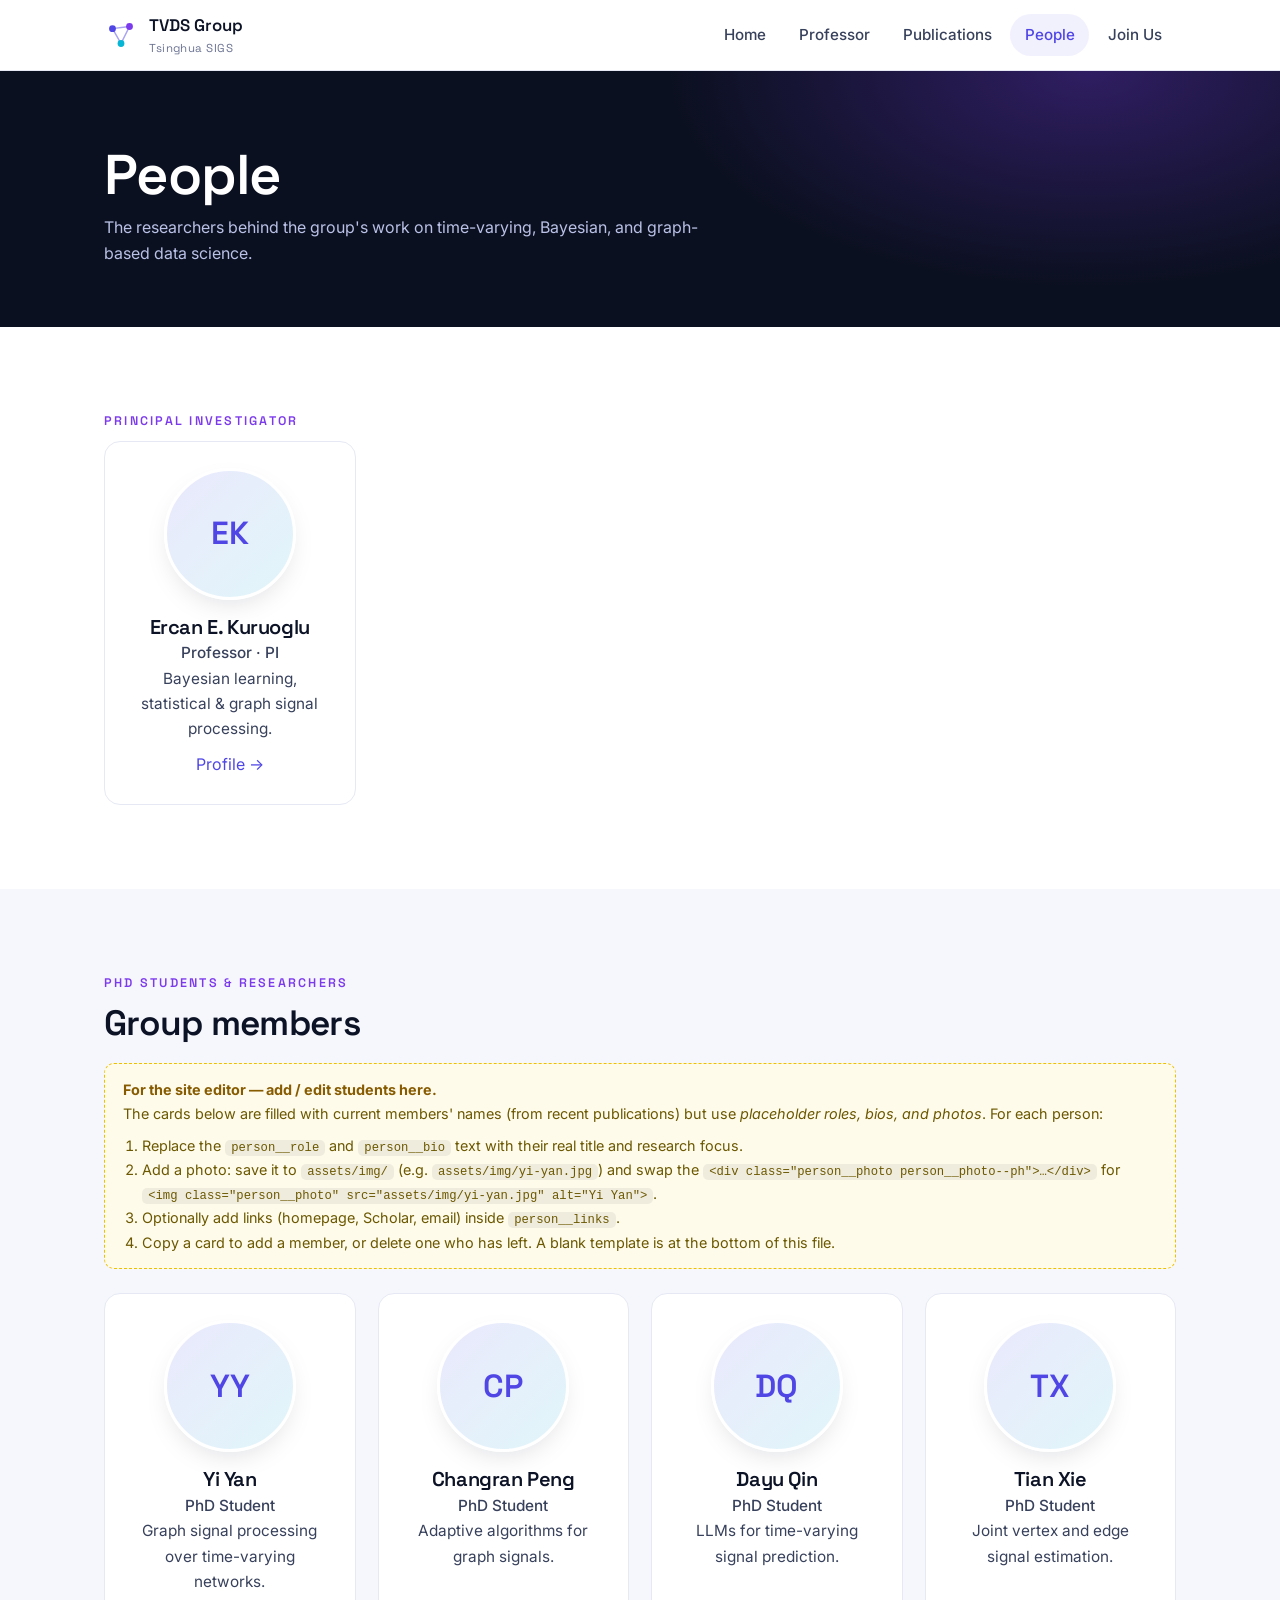
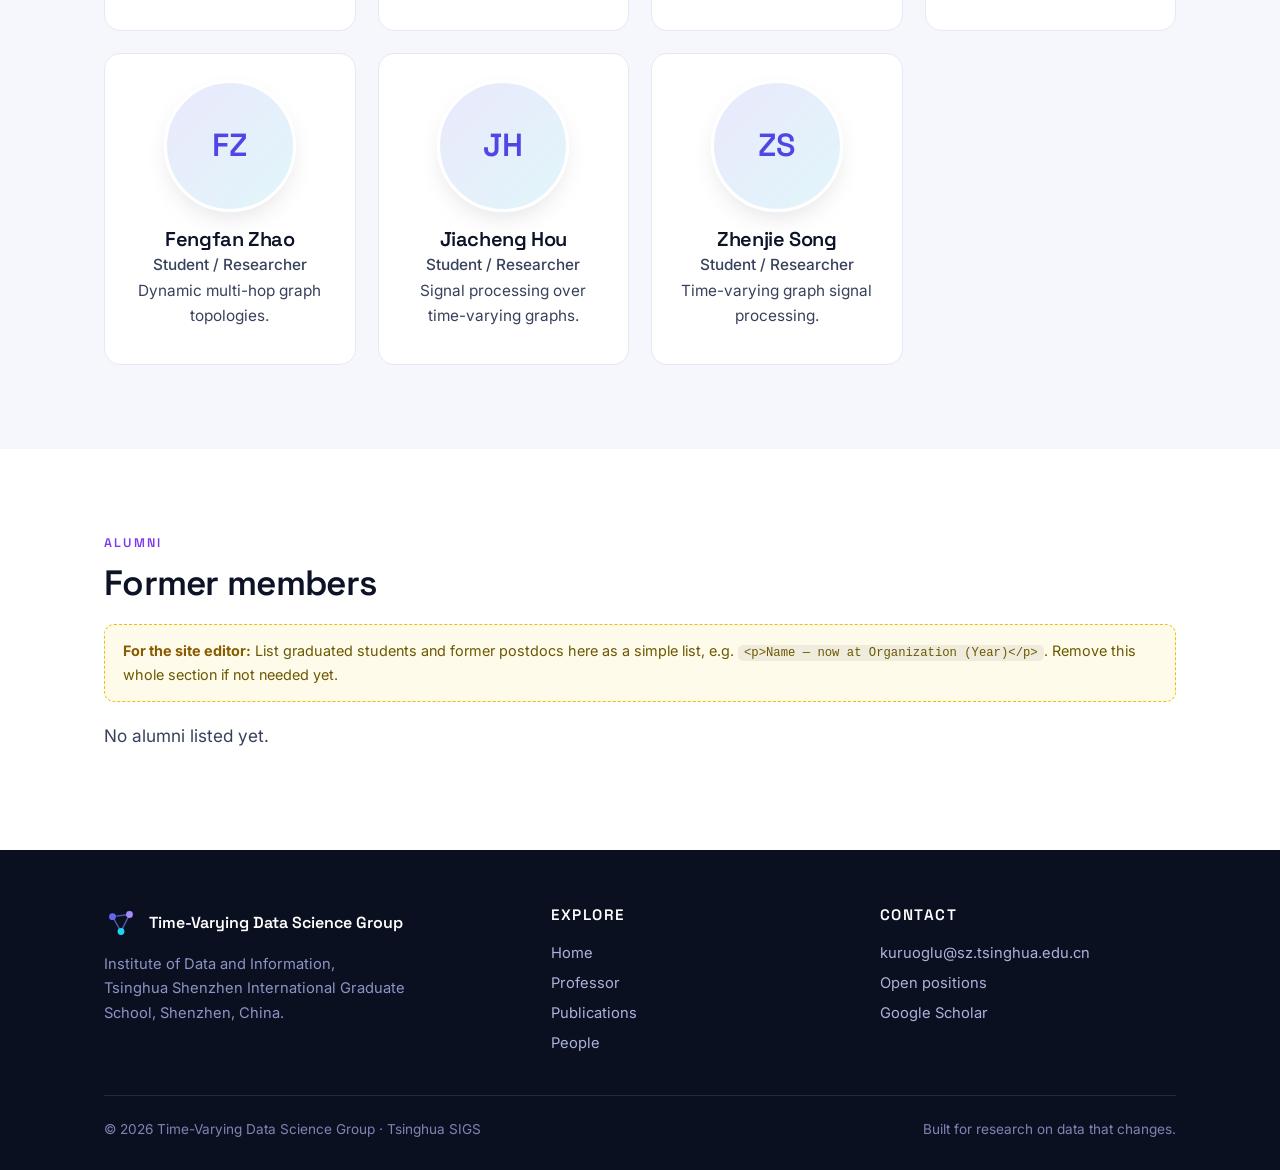
==== people.html @ 16516dd7 "Initial TVDS group website" ====
<!DOCTYPE html>
<html lang="en">
<head>
  <meta charset="UTF-8" />
  <meta name="viewport" content="width=device-width, initial-scale=1.0" />
  <title>People — TVDS Group</title>
  <meta name="description" content="Members of the Time-Varying Data Science Group at Tsinghua SIGS — the PI, PhD students, and researchers." />
  <link rel="preconnect" href="https://fonts.googleapis.com" />
  <link rel="preconnect" href="https://fonts.gstatic.com" crossorigin />
  <link href="https://fonts.googleapis.com/css2?family=Inter:wght@400;500;600&family=Space+Grotesk:wght@400;500;600;700&display=swap" rel="stylesheet" />
  <link rel="stylesheet" href="assets/css/style.css" />
  <link rel="icon" href="data:image/svg+xml,%3Csvg xmlns='http://www.w3.org/2000/svg' viewBox='0 0 32 32'%3E%3Ccircle cx='8' cy='10' r='3' fill='%234f46e5'/%3E%3Ccircle cx='24' cy='8' r='3' fill='%237c3aed'/%3E%3Ccircle cx='16' cy='24' r='3' fill='%2306b6d4'/%3E%3C/svg%3E" />
</head>
<body>

  <nav class="nav">
    <div class="container nav__inner">
      <a href="index.html" class="brand">
        <svg class="brand__mark" viewBox="0 0 32 32" aria-hidden="true">
          <path d="M8 10 24 8 16 24Z" stroke="#4f46e5" stroke-width="1.4" fill="none" opacity=".5"/>
          <circle cx="8" cy="10" r="3.2" fill="#4f46e5"/><circle cx="24" cy="8" r="3.2" fill="#7c3aed"/><circle cx="16" cy="24" r="3.2" fill="#06b6d4"/>
        </svg>
        <span>TVDS Group<span class="brand__sub">Tsinghua SIGS</span></span>
      </a>
      <button class="nav__toggle" aria-label="Toggle menu"><span></span><span></span><span></span></button>
      <ul class="nav__links">
        <li><a href="index.html">Home</a></li>
        <li><a href="professor.html">Professor</a></li>
        <li><a href="publications.html">Publications</a></li>
        <li><a href="people.html" class="active">People</a></li>
        <li><a href="professor.html#join">Join Us</a></li>
      </ul>
    </div>
  </nav>

  <header class="pagehead">
    <div class="container pagehead__inner">
      <h1>People</h1>
      <p>The researchers behind the group's work on time-varying, Bayesian, and graph-based data science.</p>
    </div>
  </header>

  <!-- ============ PI ============ -->
  <section class="section">
    <div class="container">
      <p class="section__eyebrow reveal">Principal investigator</p>
      <div class="grid grid--4">
        <article class="person card reveal">
          <div class="person__photo person__photo--ph">EK</div>
          <h3>Ercan E. Kuruoglu</h3>
          <p class="person__role">Professor · PI</p>
          <p class="person__bio">Bayesian learning, statistical &amp; graph signal processing.</p>
          <div class="person__links"><a href="professor.html">Profile →</a></div>
        </article>
      </div>
    </div>
  </section>

  <!-- ============ STUDENTS / MEMBERS ============ -->
  <section class="section section--soft">
    <div class="container">
      <p class="section__eyebrow reveal">PhD students &amp; researchers</p>
      <h2 class="reveal" style="margin-bottom:8px;">Group members</h2>

      <div class="editor-note reveal">
        <strong>For the site editor — add / edit students here.</strong><br/>
        The cards below are filled with current members' names (from recent publications) but use
        <em>placeholder roles, bios, and photos</em>. For each person:
        <ol style="margin:.5rem 0 0; padding-left:1.2rem;">
          <li>Replace the <code>person__role</code> and <code>person__bio</code> text with their real title and research focus.</li>
          <li>Add a photo: save it to <code>assets/img/</code> (e.g. <code>assets/img/yi-yan.jpg</code>) and swap the
            <code>&lt;div class="person__photo person__photo--ph"&gt;…&lt;/div&gt;</code> for
            <code>&lt;img class="person__photo" src="assets/img/yi-yan.jpg" alt="Yi Yan"&gt;</code>.</li>
          <li>Optionally add links (homepage, Scholar, email) inside <code>person__links</code>.</li>
          <li>Copy a card to add a member, or delete one who has left. A blank template is at the bottom of this file.</li>
        </ol>
      </div>

      <div class="grid grid--4" style="margin-top:24px;">

        <!-- MEMBER -->
        <article class="person card reveal">
          <div class="person__photo person__photo--ph">YY</div>
          <h3>Yi Yan</h3>
          <p class="person__role">PhD Student <!-- TODO: confirm role/year --></p>
          <p class="person__bio">Graph signal processing over time-varying networks. <!-- TODO: real bio --></p>
          <div class="person__links"><!-- <a href="#">Scholar</a> <a href="mailto:">Email</a> --></div>
        </article>

        <!-- MEMBER -->
        <article class="person card reveal">
          <div class="person__photo person__photo--ph">CP</div>
          <h3>Changran Peng</h3>
          <p class="person__role">PhD Student <!-- TODO: confirm role/year --></p>
          <p class="person__bio">Adaptive algorithms for graph signals. <!-- TODO: real bio --></p>
          <div class="person__links"></div>
        </article>

        <!-- MEMBER -->
        <article class="person card reveal">
          <div class="person__photo person__photo--ph">DQ</div>
          <h3>Dayu Qin</h3>
          <p class="person__role">PhD Student <!-- TODO: confirm role/year --></p>
          <p class="person__bio">LLMs for time-varying signal prediction. <!-- TODO: real bio --></p>
          <div class="person__links"></div>
        </article>

        <!-- MEMBER -->
        <article class="person card reveal">
          <div class="person__photo person__photo--ph">TX</div>
          <h3>Tian Xie</h3>
          <p class="person__role">PhD Student <!-- TODO: confirm role/year --></p>
          <p class="person__bio">Joint vertex and edge signal estimation. <!-- TODO: real bio --></p>
          <div class="person__links"></div>
        </article>

        <!-- MEMBER -->
        <article class="person card reveal">
          <div class="person__photo person__photo--ph">FZ</div>
          <h3>Fengfan Zhao</h3>
          <p class="person__role">Student / Researcher <!-- TODO: confirm role --></p>
          <p class="person__bio">Dynamic multi-hop graph topologies. <!-- TODO: real bio --></p>
          <div class="person__links"></div>
        </article>

        <!-- MEMBER -->
        <article class="person card reveal">
          <div class="person__photo person__photo--ph">JH</div>
          <h3>Jiacheng Hou</h3>
          <p class="person__role">Student / Researcher <!-- TODO: confirm role --></p>
          <p class="person__bio">Signal processing over time-varying graphs. <!-- TODO: real bio --></p>
          <div class="person__links"></div>
        </article>

        <!-- MEMBER -->
        <article class="person card reveal">
          <div class="person__photo person__photo--ph">ZS</div>
          <h3>Zhenjie Song</h3>
          <p class="person__role">Student / Researcher <!-- TODO: confirm role --></p>
          <p class="person__bio">Time-varying graph signal processing. <!-- TODO: real bio --></p>
          <div class="person__links"></div>
        </article>

        <!-- ===== BLANK TEMPLATE — copy this card to add a new member =====
        <article class="person card">
          <div class="person__photo person__photo--ph">XX</div>
          <h3>Full Name</h3>
          <p class="person__role">Role (e.g. PhD Student, 2nd year)</p>
          <p class="person__bio">One line on their research focus.</p>
          <div class="person__links">
            <a href="HOMEPAGE_URL" target="_blank" rel="noopener">Homepage</a>
            <a href="mailto:EMAIL">Email</a>
          </div>
        </article>
        ============================================================ -->

      </div>
    </div>
  </section>

  <!-- ============ ALUMNI (optional) ============ -->
  <section class="section">
    <div class="container">
      <p class="section__eyebrow reveal">Alumni</p>
      <h2 class="reveal" style="margin-bottom:8px;">Former members</h2>
      <div class="editor-note reveal">
        <strong>For the site editor:</strong> List graduated students and former postdocs here as a simple
        list, e.g. <code>&lt;p&gt;Name — now at Organization (Year)&lt;/p&gt;</code>. Remove this whole
        section if not needed yet.
      </div>
      <p class="section__lead reveal">No alumni listed yet.</p>
    </div>
  </section>

  <footer class="footer">
    <div class="container">
      <div class="footer__grid">
        <div>
          <div class="footer__brand">
            <svg class="brand__mark" viewBox="0 0 32 32" aria-hidden="true">
              <path d="M8 10 24 8 16 24Z" stroke="#7c8bff" stroke-width="1.4" fill="none" opacity=".6"/>
              <circle cx="8" cy="10" r="3.2" fill="#6366f1"/><circle cx="24" cy="8" r="3.2" fill="#a78bfa"/><circle cx="16" cy="24" r="3.2" fill="#22d3ee"/>
            </svg>
            Time-Varying Data Science Group
          </div>
          <p style="color:#8b94c4; font-size:.92rem; max-width:38ch;">Institute of Data and Information,<br/>Tsinghua Shenzhen International Graduate School, Shenzhen, China.</p>
        </div>
        <div>
          <h4>Explore</h4>
          <a href="index.html">Home</a>
          <a href="professor.html">Professor</a>
          <a href="publications.html">Publications</a>
          <a href="people.html">People</a>
        </div>
        <div>
          <h4>Contact</h4>
          <a href="mailto:kuruoglu@sz.tsinghua.edu.cn">kuruoglu@sz.tsinghua.edu.cn</a>
          <a href="professor.html#join">Open positions</a>
          <a href="https://scholar.google.com/citations?user=To7e1toAAAAJ" target="_blank" rel="noopener">Google Scholar</a>
        </div>
      </div>
      <div class="footer__bottom">
        <span>© <span id="year"></span> Time-Varying Data Science Group · Tsinghua SIGS</span>
        <span>Built for research on data that changes.</span>
      </div>
    </div>
  </footer>

  <script>document.getElementById("year").textContent = new Date().getFullYear();</script>
  <script src="assets/js/main.js"></script>
</body>
</html>
---- assets/css/style.css ----
/* =================================================================
   Time-Varying Data Science (TVDS) Group — Design System
   Modern academic theme: graph + Bayesian/probabilistic motifs
   ================================================================= */

:root {
  /* Palette */
  --ink: #0d1326;
  --ink-soft: #38415c;
  --muted: #6b7392;
  --line: #e6e9f4;
  --bg: #ffffff;
  --bg-soft: #f6f7fc;
  --bg-deep: #0b1020;

  /* Brand: indigo (graph), violet (Bayesian/uncertainty), teal (signal) */
  --indigo: #4f46e5;
  --violet: #7c3aed;
  --teal: #06b6d4;
  --accent: var(--indigo);
  --accent-grad: linear-gradient(120deg, #4f46e5 0%, #7c3aed 50%, #06b6d4 100%);

  /* Type */
  --font-head: "Space Grotesk", "Segoe UI", system-ui, sans-serif;
  --font-body: "Inter", system-ui, -apple-system, "Segoe UI", sans-serif;

  /* Geometry */
  --radius: 16px;
  --radius-sm: 10px;
  --maxw: 1120px;
  --shadow: 0 10px 30px -12px rgba(13, 19, 38, 0.18);
  --shadow-lg: 0 24px 60px -20px rgba(13, 19, 38, 0.28);
}

* { box-sizing: border-box; }

html { scroll-behavior: smooth; }

body {
  margin: 0;
  font-family: var(--font-body);
  color: var(--ink);
  background: var(--bg);
  line-height: 1.65;
  -webkit-font-smoothing: antialiased;
}

h1, h2, h3, h4 { font-family: var(--font-head); line-height: 1.15; color: var(--ink); margin: 0 0 .5em; font-weight: 600; letter-spacing: -0.02em; }
h1 { font-size: clamp(2.2rem, 5vw, 3.5rem); }
h2 { font-size: clamp(1.6rem, 3vw, 2.2rem); }
h3 { font-size: 1.25rem; }
p { margin: 0 0 1rem; }

a { color: var(--indigo); text-decoration: none; transition: color .15s ease; }
a:hover { color: var(--violet); }

img { max-width: 100%; display: block; }

.container { width: 100%; max-width: var(--maxw); margin-inline: auto; padding-inline: 24px; }

.section { padding: 84px 0; }
.section--soft { background: var(--bg-soft); }
.section__eyebrow {
  font-family: var(--font-head);
  text-transform: uppercase;
  letter-spacing: .18em;
  font-size: .78rem;
  font-weight: 600;
  color: var(--violet);
  margin-bottom: .6rem;
}
.section__lead { color: var(--ink-soft); max-width: 62ch; font-size: 1.08rem; }

.text-gradient {
  background: var(--accent-grad);
  -webkit-background-clip: text;
  background-clip: text;
  color: transparent;
}

/* ---------- Buttons ---------- */
.btn {
  display: inline-flex;
  align-items: center;
  gap: .5rem;
  font-family: var(--font-head);
  font-weight: 500;
  font-size: .95rem;
  padding: .72rem 1.3rem;
  border-radius: 999px;
  border: 1px solid transparent;
  cursor: pointer;
  transition: transform .15s ease, box-shadow .2s ease, background .2s ease;
}
.btn:hover { transform: translateY(-2px); }
.btn--primary { background: var(--accent-grad); color: #fff; box-shadow: var(--shadow); }
.btn--primary:hover { color: #fff; box-shadow: var(--shadow-lg); }
.btn--ghost { background: transparent; color: var(--ink); border-color: var(--line); }
.btn--ghost:hover { border-color: var(--indigo); color: var(--indigo); }

/* ---------- Navbar ---------- */
.nav {
  position: sticky; top: 0; z-index: 50;
  background: rgba(255,255,255,.82);
  backdrop-filter: saturate(160%) blur(14px);
  border-bottom: 1px solid var(--line);
}
.nav__inner { display: flex; align-items: center; justify-content: space-between; height: 70px; }
.brand { display: flex; align-items: center; gap: .7rem; font-family: var(--font-head); font-weight: 600; color: var(--ink); font-size: 1.05rem; }
.brand:hover { color: var(--ink); }
.brand__mark { width: 34px; height: 34px; flex: none; }
.brand__sub { display: block; font-size: .72rem; font-weight: 400; color: var(--muted); letter-spacing: .04em; }

.nav__links { display: flex; align-items: center; gap: 4px; list-style: none; margin: 0; padding: 0; }
.nav__links a {
  display: inline-block; padding: .5rem .9rem; border-radius: 999px;
  color: var(--ink-soft); font-weight: 500; font-size: .95rem;
}
.nav__links a:hover { background: var(--bg-soft); color: var(--ink); }
.nav__links a.active { color: var(--indigo); background: rgba(79,70,229,.08); }

.nav__toggle { display: none; background: none; border: 0; cursor: pointer; padding: 8px; }
.nav__toggle span { display: block; width: 24px; height: 2px; background: var(--ink); margin: 5px 0; transition: .25s; border-radius: 2px; }

@media (max-width: 820px) {
  .nav__toggle { display: block; }
  .nav__links {
    position: absolute; top: 70px; left: 0; right: 0;
    flex-direction: column; align-items: stretch; gap: 2px;
    background: #fff; border-bottom: 1px solid var(--line);
    padding: 12px 16px; box-shadow: var(--shadow);
    transform: translateY(-12px); opacity: 0; pointer-events: none; transition: .2s;
  }
  .nav__links.open { transform: translateY(0); opacity: 1; pointer-events: auto; }
}

/* ---------- Hero ---------- */
.hero { position: relative; overflow: hidden; background: var(--bg-deep); color: #eef1ff; }
.hero__canvas { position: absolute; inset: 0; width: 100%; height: 100%; display: block; }
.hero::after {
  content: ""; position: absolute; inset: 0;
  background: radial-gradient(900px 500px at 75% -10%, rgba(124,58,237,.35), transparent 60%),
              radial-gradient(700px 500px at 10% 110%, rgba(6,182,212,.25), transparent 55%);
  pointer-events: none;
}
.hero__inner { position: relative; z-index: 2; padding: 120px 0 130px; }
.hero h1 { color: #fff; max-width: 18ch; }
.hero__tag {
  display: inline-flex; align-items: center; gap: .55rem;
  font-family: var(--font-head); font-size: .8rem; letter-spacing: .06em;
  padding: .4rem .85rem; border-radius: 999px;
  background: rgba(255,255,255,.08); border: 1px solid rgba(255,255,255,.16);
  color: #c9d2ff; margin-bottom: 1.4rem;
}
.hero__tag .dot { width: 8px; height: 8px; border-radius: 50%; background: var(--teal); box-shadow: 0 0 12px var(--teal); }
.hero__lead { color: #b9c1e6; font-size: 1.18rem; max-width: 54ch; margin-bottom: 2rem; }
.hero__cta { display: flex; gap: .8rem; flex-wrap: wrap; }
.hero .btn--ghost { color: #eef1ff; border-color: rgba(255,255,255,.25); }
.hero .btn--ghost:hover { border-color: #fff; color: #fff; }
.hero__affil { margin-top: 2.6rem; color: #8b94c4; font-size: .9rem; }

/* ---------- Cards & grids ---------- */
.grid { display: grid; gap: 22px; }
.grid--3 { grid-template-columns: repeat(3, 1fr); }
.grid--4 { grid-template-columns: repeat(4, 1fr); }
.grid--2 { grid-template-columns: repeat(2, 1fr); }
@media (max-width: 900px) { .grid--3, .grid--4 { grid-template-columns: repeat(2, 1fr); } }
@media (max-width: 600px) { .grid--2, .grid--3, .grid--4 { grid-template-columns: 1fr; } }

.card {
  background: #fff; border: 1px solid var(--line); border-radius: var(--radius);
  padding: 26px; transition: transform .2s ease, box-shadow .2s ease, border-color .2s ease;
}
.card:hover { transform: translateY(-4px); box-shadow: var(--shadow-lg); border-color: transparent; }
.card__icon {
  width: 46px; height: 46px; border-radius: 12px; display: grid; place-items: center;
  background: rgba(79,70,229,.1); color: var(--indigo); margin-bottom: 16px;
}
.card h3 { margin-bottom: .35rem; }
.card p { color: var(--ink-soft); font-size: .96rem; margin: 0; }

/* tags */
.tags { display: flex; flex-wrap: wrap; gap: 8px; margin-top: 14px; }
.tag {
  font-size: .8rem; font-weight: 500; color: var(--ink-soft);
  padding: .28rem .7rem; border-radius: 999px; background: var(--bg-soft); border: 1px solid var(--line);
}

/* ---------- Publications ---------- */
.year-head {
  font-family: var(--font-head); font-size: 1.4rem; font-weight: 600;
  margin: 36px 0 18px; display: flex; align-items: center; gap: 14px; color: var(--ink);
}
.year-head::after { content: ""; flex: 1; height: 1px; background: var(--line); }

.pub {
  display: flex; gap: 18px; padding: 20px 0; border-bottom: 1px solid var(--line);
}
.pub__badge {
  flex: none; width: 52px; height: 52px; border-radius: 12px; display: grid; place-items: center;
  font-family: var(--font-head); font-weight: 600; font-size: .7rem; color: #fff;
  background: var(--accent-grad); text-align: center; line-height: 1.1; padding: 4px;
}
.pub__title { font-family: var(--font-head); font-weight: 600; font-size: 1.06rem; margin: 0 0 .25rem; color: var(--ink); }
.pub__authors { color: var(--ink-soft); font-size: .95rem; margin: 0 0 .35rem; }
.pub__authors .me { color: var(--indigo); font-weight: 600; }
.pub__venue { color: var(--muted); font-size: .9rem; font-style: italic; margin: 0; }
.pub__links { margin-top: .5rem; display: flex; gap: 10px; flex-wrap: wrap; }
.pub__links a { font-size: .85rem; font-weight: 500; padding: .2rem .6rem; border: 1px solid var(--line); border-radius: 8px; }

/* ---------- People ---------- */
.person { text-align: center; }
.person__photo {
  width: 132px; height: 132px; border-radius: 50%; margin: 0 auto 16px;
  object-fit: cover; background: var(--bg-soft); border: 3px solid #fff; box-shadow: var(--shadow);
}
.person__photo--ph {
  display: grid; place-items: center; color: var(--indigo);
  background: linear-gradient(135deg, rgba(79,70,229,.12), rgba(6,182,212,.12));
  font-family: var(--font-head); font-weight: 600; font-size: 2rem;
}
.person h3 { margin-bottom: .1rem; }
.person__role { color: var(--violet); font-weight: 500; font-size: .92rem; margin-bottom: .5rem; }
.person__bio { color: var(--ink-soft); font-size: .9rem; margin: 0; }
.person__links { margin-top: .6rem; display: flex; gap: 12px; justify-content: center; }

/* ---------- Professor profile ---------- */
.profile { display: grid; grid-template-columns: 300px 1fr; gap: 48px; align-items: start; }
@media (max-width: 820px) { .profile { grid-template-columns: 1fr; } }
.profile__card {
  background: #fff; border: 1px solid var(--line); border-radius: var(--radius);
  padding: 28px; text-align: center; box-shadow: var(--shadow); position: sticky; top: 90px;
}
.profile__photo {
  width: 180px; height: 180px; border-radius: 24px; margin: 0 auto 18px; object-fit: cover;
  background: linear-gradient(135deg, rgba(79,70,229,.12), rgba(6,182,212,.12));
  display: grid; place-items: center; color: var(--indigo); font-family: var(--font-head); font-size: 3rem; font-weight: 600;
}
.contact-list { list-style: none; padding: 0; margin: 18px 0 0; text-align: left; }
.contact-list li { display: flex; gap: 12px; align-items: flex-start; padding: 8px 0; font-size: .92rem; color: var(--ink-soft); }
.contact-list svg { flex: none; color: var(--indigo); margin-top: 3px; }

.prose h2 { margin-top: 1.6em; }
.prose h2:first-child { margin-top: 0; }
.prose p { color: var(--ink-soft); }

/* opportunity callout */
.callout {
  border: 1px solid var(--line); border-left: 4px solid var(--violet);
  background: var(--bg-soft); border-radius: var(--radius-sm); padding: 22px 24px; margin: 18px 0;
}
.callout h3 { margin-bottom: .3rem; }
.callout p { margin-bottom: .4rem; }

/* ---------- Editor note (for the client) ---------- */
.editor-note {
  background: #fffbeb; border: 1px dashed #f0c000; color: #6b5800;
  border-radius: var(--radius-sm); padding: 14px 18px; margin: 20px 0; font-size: .9rem;
}
.editor-note strong { color: #875b00; }
.editor-note code { background: rgba(0,0,0,.06); padding: 1px 6px; border-radius: 5px; font-size: .85em; }

/* ---------- Footer ---------- */
.footer { background: var(--bg-deep); color: #aab3da; padding: 56px 0 32px; }
.footer__grid { display: grid; grid-template-columns: 1.4fr 1fr 1fr; gap: 32px; margin-bottom: 36px; }
@media (max-width: 700px) { .footer__grid { grid-template-columns: 1fr; gap: 24px; } }
.footer h4 { color: #fff; font-size: .95rem; text-transform: uppercase; letter-spacing: .1em; margin-bottom: 14px; }
.footer a { color: #aab3da; display: block; padding: 3px 0; font-size: .92rem; }
.footer a:hover { color: #fff; }
.footer__brand { display: flex; align-items: center; gap: .7rem; color: #fff; font-family: var(--font-head); font-weight: 600; margin-bottom: 12px; }
.footer__bottom { border-top: 1px solid rgba(255,255,255,.1); padding-top: 22px; font-size: .85rem; color: #7c85b3; display: flex; justify-content: space-between; flex-wrap: wrap; gap: 10px; }

/* ---------- Page header (interior pages) ---------- */
.pagehead { background: var(--bg-deep); color: #fff; padding: 72px 0 60px; position: relative; overflow: hidden; }
.pagehead::after {
  content: ""; position: absolute; inset: 0;
  background: radial-gradient(700px 360px at 85% 0%, rgba(124,58,237,.32), transparent 60%);
}
.pagehead__inner { position: relative; z-index: 2; }
.pagehead h1 { color: #fff; margin-bottom: .4rem; }
.pagehead p { color: #b9c1e6; max-width: 60ch; margin: 0; }

/* reveal on scroll */
.reveal { opacity: 0; transform: translateY(18px); transition: opacity .6s ease, transform .6s ease; }
.reveal.in { opacity: 1; transform: none; }

@media (prefers-reduced-motion: reduce) {
  .reveal { opacity: 1; transform: none; transition: none; }
  html { scroll-behavior: auto; }
}
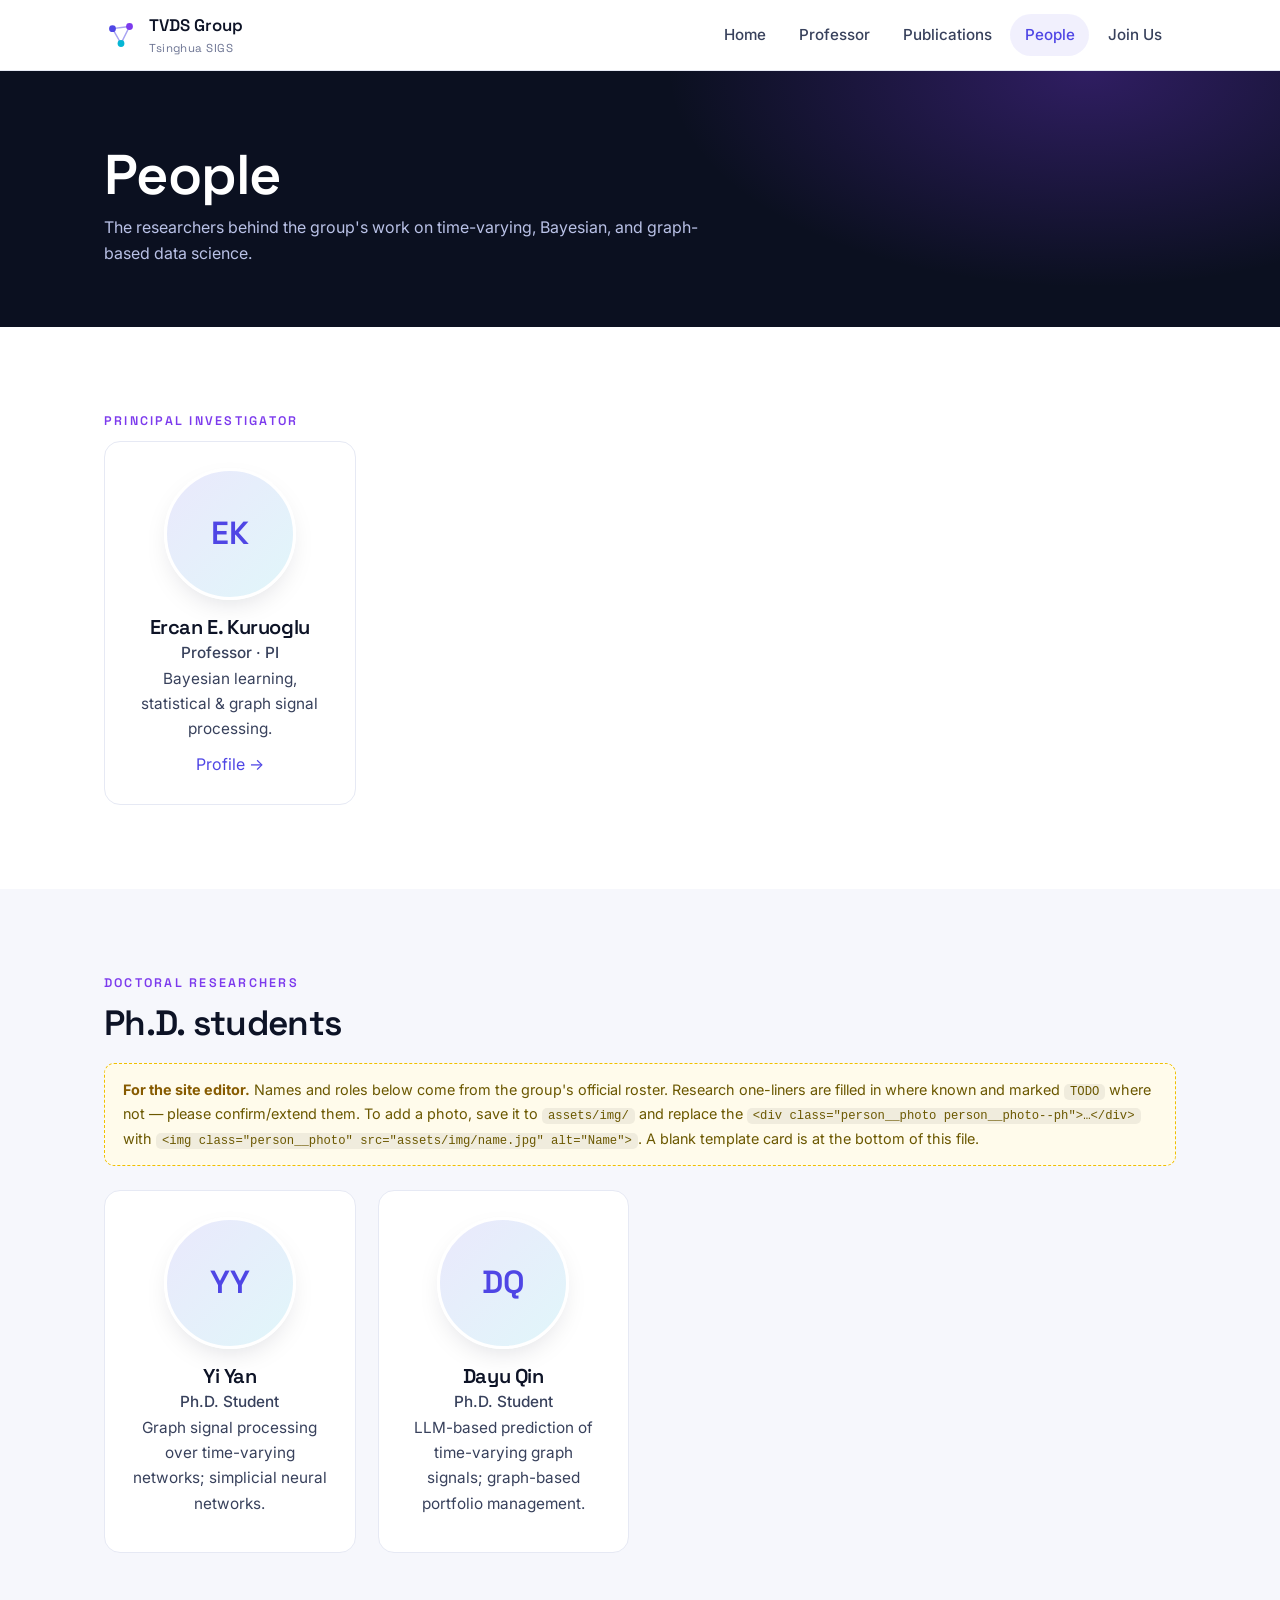
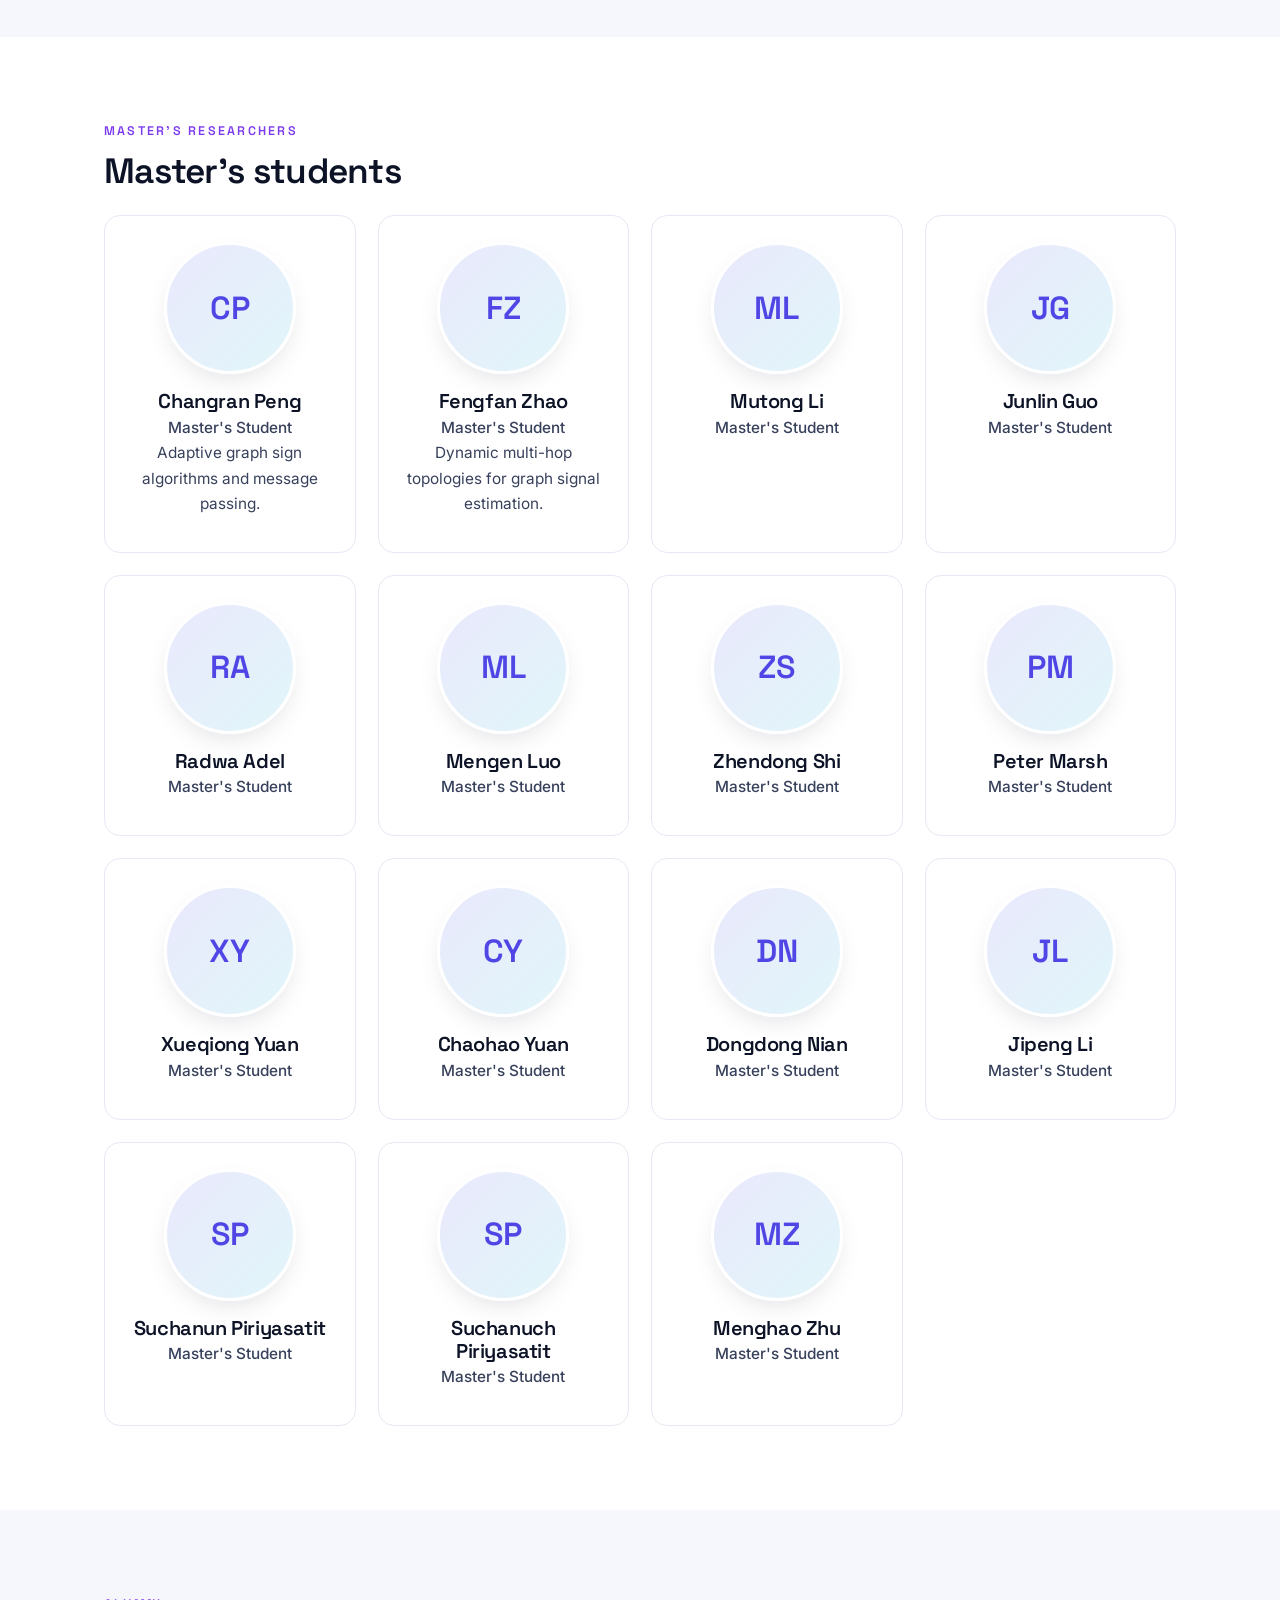
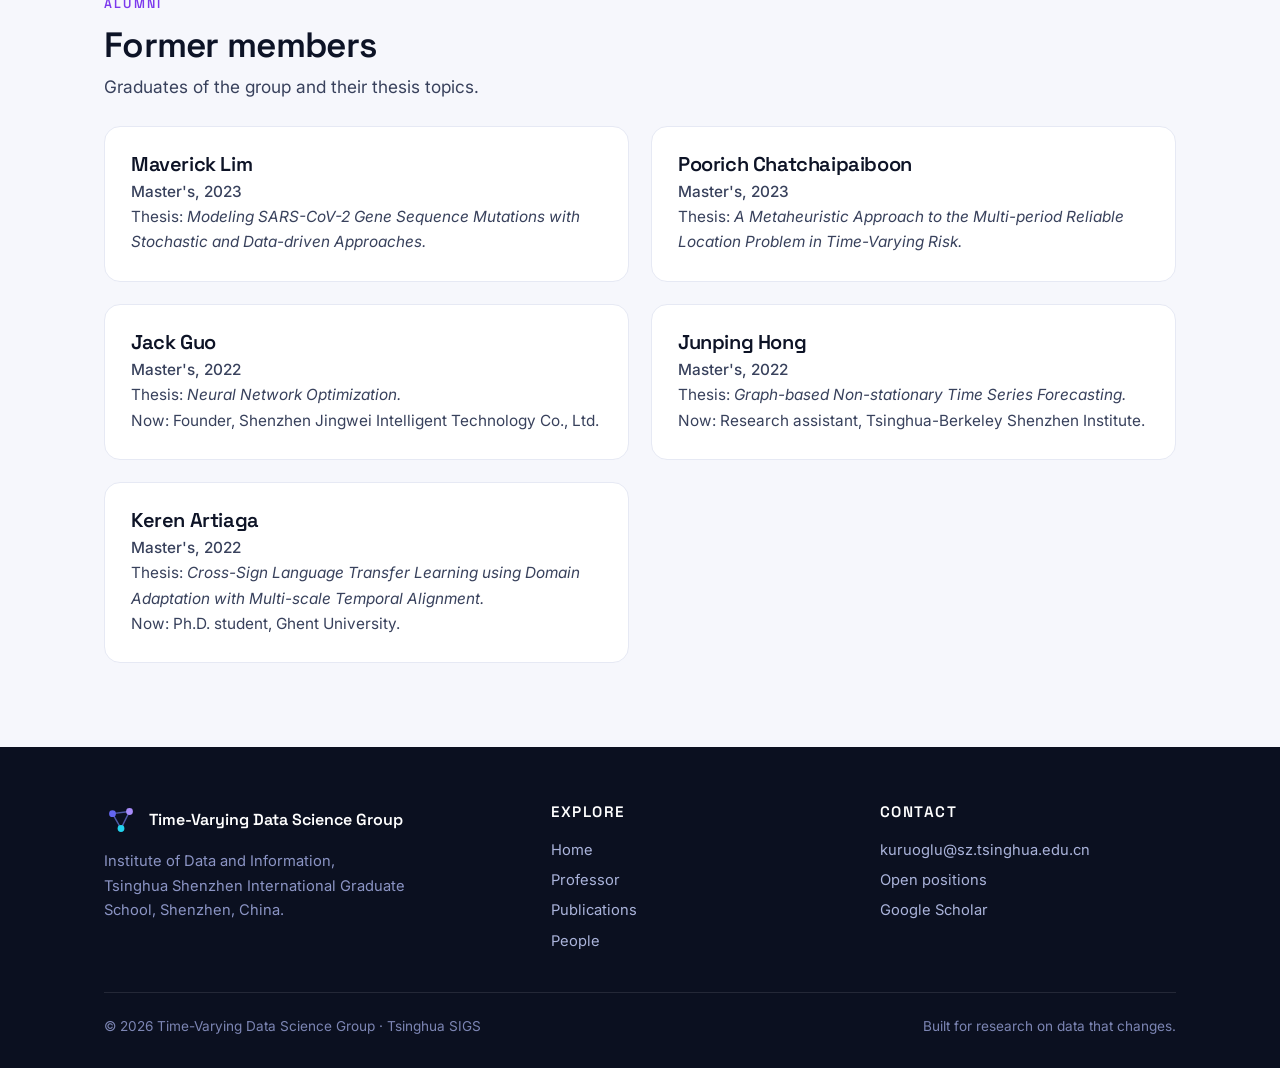
==== commit 6a4e1969: "Populate people and professor pages from lab's official site" ====
--- a/people.html
+++ b/people.html
@@ -56,88 +56,168 @@
     </div>
   </section>
 
-  <!-- ============ STUDENTS / MEMBERS ============ -->
+  <!-- ============ PhD STUDENTS ============ -->
   <section class="section section--soft">
     <div class="container">
-      <p class="section__eyebrow reveal">PhD students &amp; researchers</p>
-      <h2 class="reveal" style="margin-bottom:8px;">Group members</h2>
+      <p class="section__eyebrow reveal">Doctoral researchers</p>
+      <h2 class="reveal" style="margin-bottom:8px;">Ph.D. students</h2>
 
       <div class="editor-note reveal">
-        <strong>For the site editor — add / edit students here.</strong><br/>
-        The cards below are filled with current members' names (from recent publications) but use
-        <em>placeholder roles, bios, and photos</em>. For each person:
-        <ol style="margin:.5rem 0 0; padding-left:1.2rem;">
-          <li>Replace the <code>person__role</code> and <code>person__bio</code> text with their real title and research focus.</li>
-          <li>Add a photo: save it to <code>assets/img/</code> (e.g. <code>assets/img/yi-yan.jpg</code>) and swap the
-            <code>&lt;div class="person__photo person__photo--ph"&gt;…&lt;/div&gt;</code> for
-            <code>&lt;img class="person__photo" src="assets/img/yi-yan.jpg" alt="Yi Yan"&gt;</code>.</li>
-          <li>Optionally add links (homepage, Scholar, email) inside <code>person__links</code>.</li>
-          <li>Copy a card to add a member, or delete one who has left. A blank template is at the bottom of this file.</li>
-        </ol>
+        <strong>For the site editor.</strong> Names and roles below come from the group's official
+        roster. Research one-liners are filled in where known and marked <code>TODO</code> where not —
+        please confirm/extend them. To add a photo, save it to <code>assets/img/</code> and replace the
+        <code>&lt;div class="person__photo person__photo--ph"&gt;…&lt;/div&gt;</code> with
+        <code>&lt;img class="person__photo" src="assets/img/name.jpg" alt="Name"&gt;</code>. A blank
+        template card is at the bottom of this file.
       </div>
 
       <div class="grid grid--4" style="margin-top:24px;">
 
-        <!-- MEMBER -->
         <article class="person card reveal">
           <div class="person__photo person__photo--ph">YY</div>
           <h3>Yi Yan</h3>
-          <p class="person__role">PhD Student <!-- TODO: confirm role/year --></p>
-          <p class="person__bio">Graph signal processing over time-varying networks. <!-- TODO: real bio --></p>
-          <div class="person__links"><!-- <a href="#">Scholar</a> <a href="mailto:">Email</a> --></div>
-        </article>
-
-        <!-- MEMBER -->
+          <p class="person__role">Ph.D. Student</p>
+          <p class="person__bio">Graph signal processing over time-varying networks; simplicial neural networks.</p>
+          <div class="person__links"></div>
+        </article>
+
+        <article class="person card reveal">
+          <div class="person__photo person__photo--ph">DQ</div>
+          <h3>Dayu Qin</h3>
+          <p class="person__role">Ph.D. Student</p>
+          <p class="person__bio">LLM-based prediction of time-varying graph signals; graph-based portfolio management.</p>
+          <div class="person__links"></div>
+        </article>
+
+      </div>
+    </div>
+  </section>
+
+  <!-- ============ MASTER'S STUDENTS ============ -->
+  <section class="section">
+    <div class="container">
+      <p class="section__eyebrow reveal">Master's researchers</p>
+      <h2 class="reveal" style="margin-bottom:8px;">Master's students</h2>
+
+      <div class="grid grid--4" style="margin-top:24px;">
+
         <article class="person card reveal">
           <div class="person__photo person__photo--ph">CP</div>
           <h3>Changran Peng</h3>
-          <p class="person__role">PhD Student <!-- TODO: confirm role/year --></p>
-          <p class="person__bio">Adaptive algorithms for graph signals. <!-- TODO: real bio --></p>
-          <div class="person__links"></div>
-        </article>
-
-        <!-- MEMBER -->
-        <article class="person card reveal">
-          <div class="person__photo person__photo--ph">DQ</div>
-          <h3>Dayu Qin</h3>
-          <p class="person__role">PhD Student <!-- TODO: confirm role/year --></p>
-          <p class="person__bio">LLMs for time-varying signal prediction. <!-- TODO: real bio --></p>
-          <div class="person__links"></div>
-        </article>
-
-        <!-- MEMBER -->
-        <article class="person card reveal">
-          <div class="person__photo person__photo--ph">TX</div>
-          <h3>Tian Xie</h3>
-          <p class="person__role">PhD Student <!-- TODO: confirm role/year --></p>
-          <p class="person__bio">Joint vertex and edge signal estimation. <!-- TODO: real bio --></p>
-          <div class="person__links"></div>
-        </article>
-
-        <!-- MEMBER -->
+          <p class="person__role">Master's Student</p>
+          <p class="person__bio">Adaptive graph sign algorithms and message passing.</p>
+          <div class="person__links"></div>
+        </article>
+
         <article class="person card reveal">
           <div class="person__photo person__photo--ph">FZ</div>
           <h3>Fengfan Zhao</h3>
-          <p class="person__role">Student / Researcher <!-- TODO: confirm role --></p>
-          <p class="person__bio">Dynamic multi-hop graph topologies. <!-- TODO: real bio --></p>
-          <div class="person__links"></div>
-        </article>
-
-        <!-- MEMBER -->
-        <article class="person card reveal">
-          <div class="person__photo person__photo--ph">JH</div>
-          <h3>Jiacheng Hou</h3>
-          <p class="person__role">Student / Researcher <!-- TODO: confirm role --></p>
-          <p class="person__bio">Signal processing over time-varying graphs. <!-- TODO: real bio --></p>
-          <div class="person__links"></div>
-        </article>
-
-        <!-- MEMBER -->
+          <p class="person__role">Master's Student</p>
+          <p class="person__bio">Dynamic multi-hop topologies for graph signal estimation.</p>
+          <div class="person__links"></div>
+        </article>
+
+        <article class="person card reveal">
+          <div class="person__photo person__photo--ph">ML</div>
+          <h3>Mutong Li</h3>
+          <p class="person__role">Master's Student</p>
+          <p class="person__bio"><!-- TODO: research focus --></p>
+          <div class="person__links"></div>
+        </article>
+
+        <article class="person card reveal">
+          <div class="person__photo person__photo--ph">JG</div>
+          <h3>Junlin Guo</h3>
+          <p class="person__role">Master's Student</p>
+          <p class="person__bio"><!-- TODO: research focus --></p>
+          <div class="person__links"></div>
+        </article>
+
+        <article class="person card reveal">
+          <div class="person__photo person__photo--ph">RA</div>
+          <h3>Radwa Adel</h3>
+          <p class="person__role">Master's Student</p>
+          <p class="person__bio"><!-- TODO: research focus --></p>
+          <div class="person__links"></div>
+        </article>
+
+        <article class="person card reveal">
+          <div class="person__photo person__photo--ph">ML</div>
+          <h3>Mengen Luo</h3>
+          <p class="person__role">Master's Student</p>
+          <p class="person__bio"><!-- TODO: research focus --></p>
+          <div class="person__links"></div>
+        </article>
+
         <article class="person card reveal">
           <div class="person__photo person__photo--ph">ZS</div>
-          <h3>Zhenjie Song</h3>
-          <p class="person__role">Student / Researcher <!-- TODO: confirm role --></p>
-          <p class="person__bio">Time-varying graph signal processing. <!-- TODO: real bio --></p>
+          <h3>Zhendong Shi</h3>
+          <p class="person__role">Master's Student</p>
+          <p class="person__bio"><!-- TODO: research focus --></p>
+          <div class="person__links"></div>
+        </article>
+
+        <article class="person card reveal">
+          <div class="person__photo person__photo--ph">PM</div>
+          <h3>Peter Marsh</h3>
+          <p class="person__role">Master's Student</p>
+          <p class="person__bio"><!-- TODO: research focus --></p>
+          <div class="person__links"></div>
+        </article>
+
+        <article class="person card reveal">
+          <div class="person__photo person__photo--ph">XY</div>
+          <h3>Xueqiong Yuan</h3>
+          <p class="person__role">Master's Student</p>
+          <p class="person__bio"><!-- TODO: research focus --></p>
+          <div class="person__links"></div>
+        </article>
+
+        <article class="person card reveal">
+          <div class="person__photo person__photo--ph">CY</div>
+          <h3>Chaohao Yuan</h3>
+          <p class="person__role">Master's Student</p>
+          <p class="person__bio"><!-- TODO: research focus --></p>
+          <div class="person__links"></div>
+        </article>
+
+        <article class="person card reveal">
+          <div class="person__photo person__photo--ph">DN</div>
+          <h3>Dongdong Nian</h3>
+          <p class="person__role">Master's Student</p>
+          <p class="person__bio"><!-- TODO: research focus --></p>
+          <div class="person__links"></div>
+        </article>
+
+        <article class="person card reveal">
+          <div class="person__photo person__photo--ph">JL</div>
+          <h3>Jipeng Li</h3>
+          <p class="person__role">Master's Student</p>
+          <p class="person__bio"><!-- TODO: research focus --></p>
+          <div class="person__links"></div>
+        </article>
+
+        <article class="person card reveal">
+          <div class="person__photo person__photo--ph">SP</div>
+          <h3>Suchanun Piriyasatit</h3>
+          <p class="person__role">Master's Student</p>
+          <p class="person__bio"><!-- TODO: research focus --></p>
+          <div class="person__links"></div>
+        </article>
+
+        <article class="person card reveal">
+          <div class="person__photo person__photo--ph">SP</div>
+          <h3>Suchanuch Piriyasatit</h3>
+          <p class="person__role">Master's Student</p>
+          <p class="person__bio"><!-- TODO: research focus --></p>
+          <div class="person__links"></div>
+        </article>
+
+        <article class="person card reveal">
+          <div class="person__photo person__photo--ph">MZ</div>
+          <h3>Menghao Zhu</h3>
+          <p class="person__role">Master's Student</p>
+          <p class="person__bio"><!-- TODO: research focus --></p>
           <div class="person__links"></div>
         </article>
 
@@ -145,7 +225,7 @@
         <article class="person card">
           <div class="person__photo person__photo--ph">XX</div>
           <h3>Full Name</h3>
-          <p class="person__role">Role (e.g. PhD Student, 2nd year)</p>
+          <p class="person__role">Role (e.g. Master's Student)</p>
           <p class="person__bio">One line on their research focus.</p>
           <div class="person__links">
             <a href="HOMEPAGE_URL" target="_blank" rel="noopener">Homepage</a>
@@ -158,17 +238,46 @@
     </div>
   </section>
 
-  <!-- ============ ALUMNI (optional) ============ -->
-  <section class="section">
+  <!-- ============ ALUMNI ============ -->
+  <section class="section section--soft">
     <div class="container">
       <p class="section__eyebrow reveal">Alumni</p>
       <h2 class="reveal" style="margin-bottom:8px;">Former members</h2>
-      <div class="editor-note reveal">
-        <strong>For the site editor:</strong> List graduated students and former postdocs here as a simple
-        list, e.g. <code>&lt;p&gt;Name — now at Organization (Year)&lt;/p&gt;</code>. Remove this whole
-        section if not needed yet.
-      </div>
-      <p class="section__lead reveal">No alumni listed yet.</p>
+      <p class="section__lead reveal" style="margin-bottom:24px;">Graduates of the group and their thesis topics.</p>
+
+      <div class="grid grid--2">
+
+        <article class="card reveal">
+          <h3 style="margin-bottom:.2rem;">Maverick Lim</h3>
+          <p class="person__role">Master's, 2023</p>
+          <p class="card__p" style="color:var(--ink-soft); margin:0;">Thesis: <em>Modeling SARS-CoV-2 Gene Sequence Mutations with Stochastic and Data-driven Approaches.</em></p>
+        </article>
+
+        <article class="card reveal">
+          <h3 style="margin-bottom:.2rem;">Poorich Chatchaipaiboon</h3>
+          <p class="person__role">Master's, 2023</p>
+          <p style="color:var(--ink-soft); margin:0;">Thesis: <em>A Metaheuristic Approach to the Multi-period Reliable Location Problem in Time-Varying Risk.</em></p>
+        </article>
+
+        <article class="card reveal">
+          <h3 style="margin-bottom:.2rem;">Jack Guo</h3>
+          <p class="person__role">Master's, 2022</p>
+          <p style="color:var(--ink-soft); margin:0;">Thesis: <em>Neural Network Optimization.</em><br/>Now: Founder, Shenzhen Jingwei Intelligent Technology Co., Ltd.</p>
+        </article>
+
+        <article class="card reveal">
+          <h3 style="margin-bottom:.2rem;">Junping Hong</h3>
+          <p class="person__role">Master's, 2022</p>
+          <p style="color:var(--ink-soft); margin:0;">Thesis: <em>Graph-based Non-stationary Time Series Forecasting.</em><br/>Now: Research assistant, Tsinghua-Berkeley Shenzhen Institute.</p>
+        </article>
+
+        <article class="card reveal">
+          <h3 style="margin-bottom:.2rem;">Keren Artiaga</h3>
+          <p class="person__role">Master's, 2022</p>
+          <p style="color:var(--ink-soft); margin:0;">Thesis: <em>Cross-Sign Language Transfer Learning using Domain Adaptation with Multi-scale Temporal Alignment.</em><br/>Now: Ph.D. student, Ghent University.</p>
+        </article>
+
+      </div>
     </div>
   </section>
 
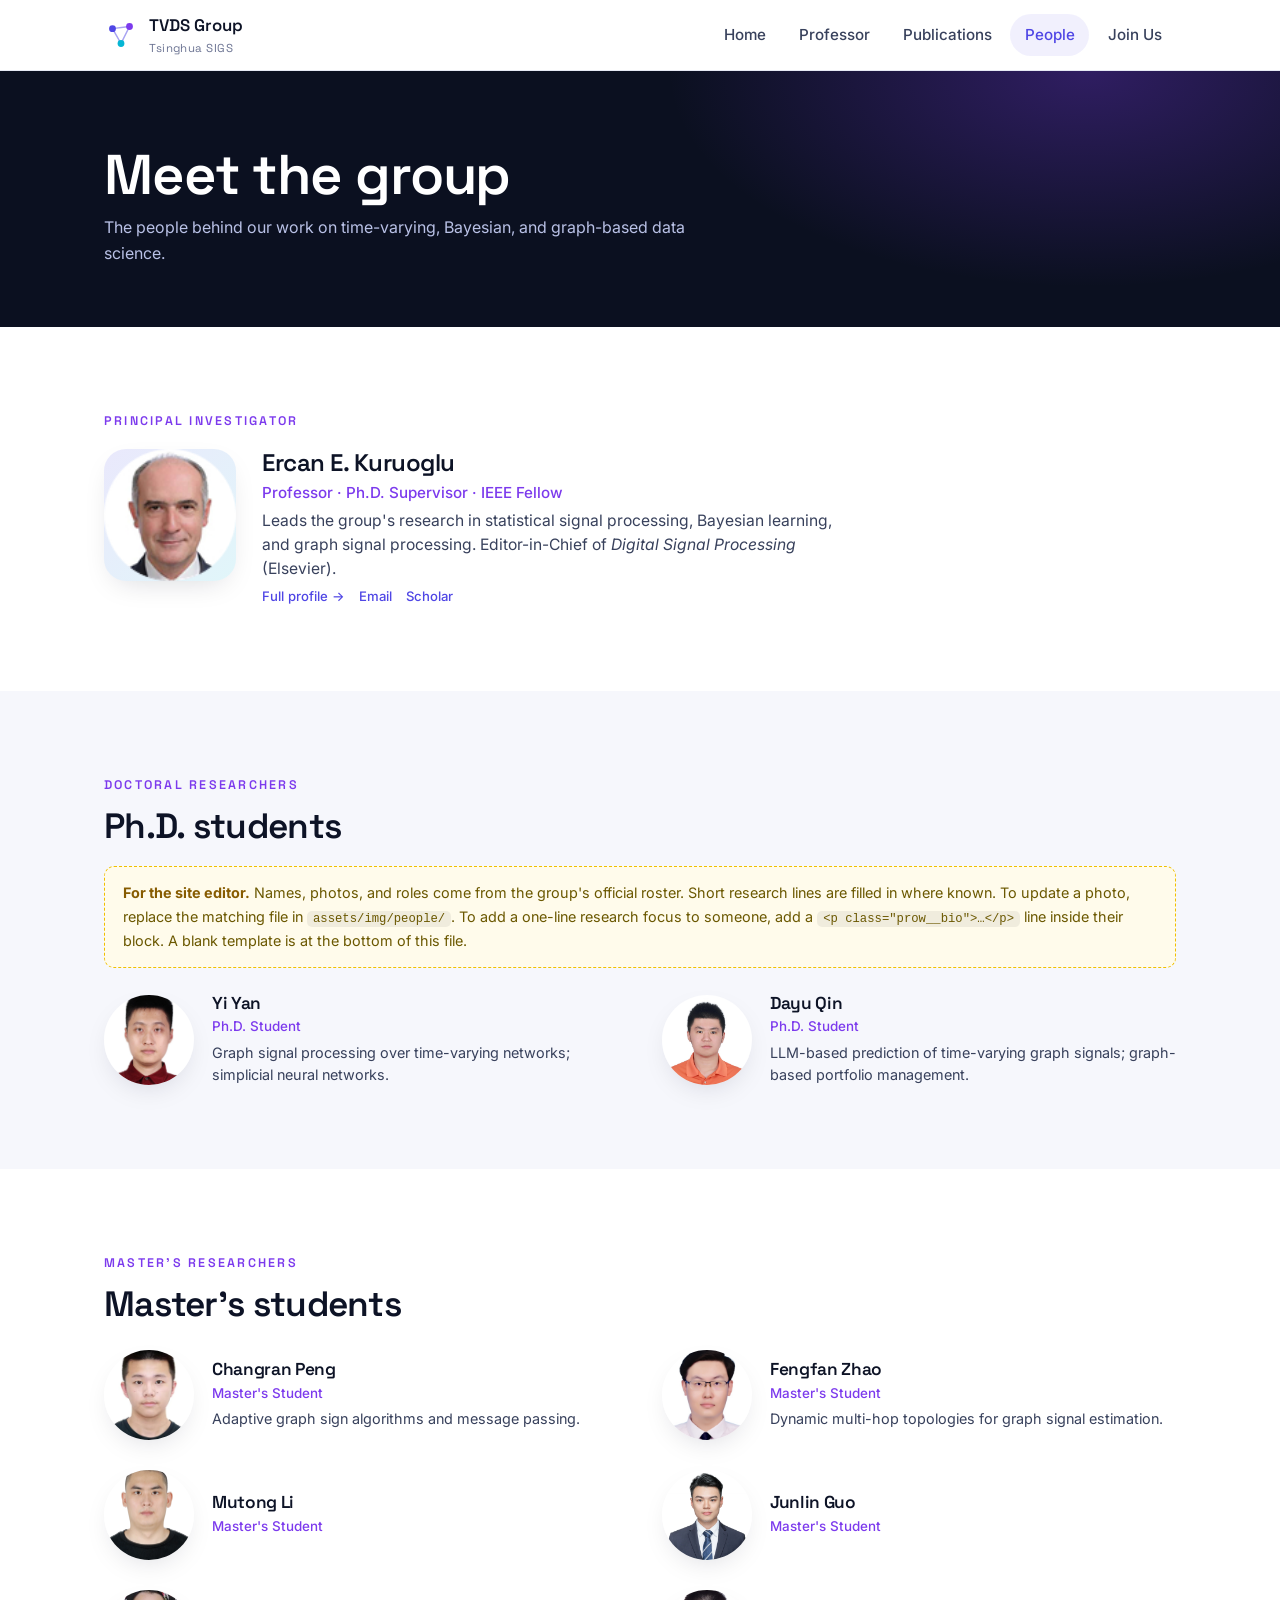
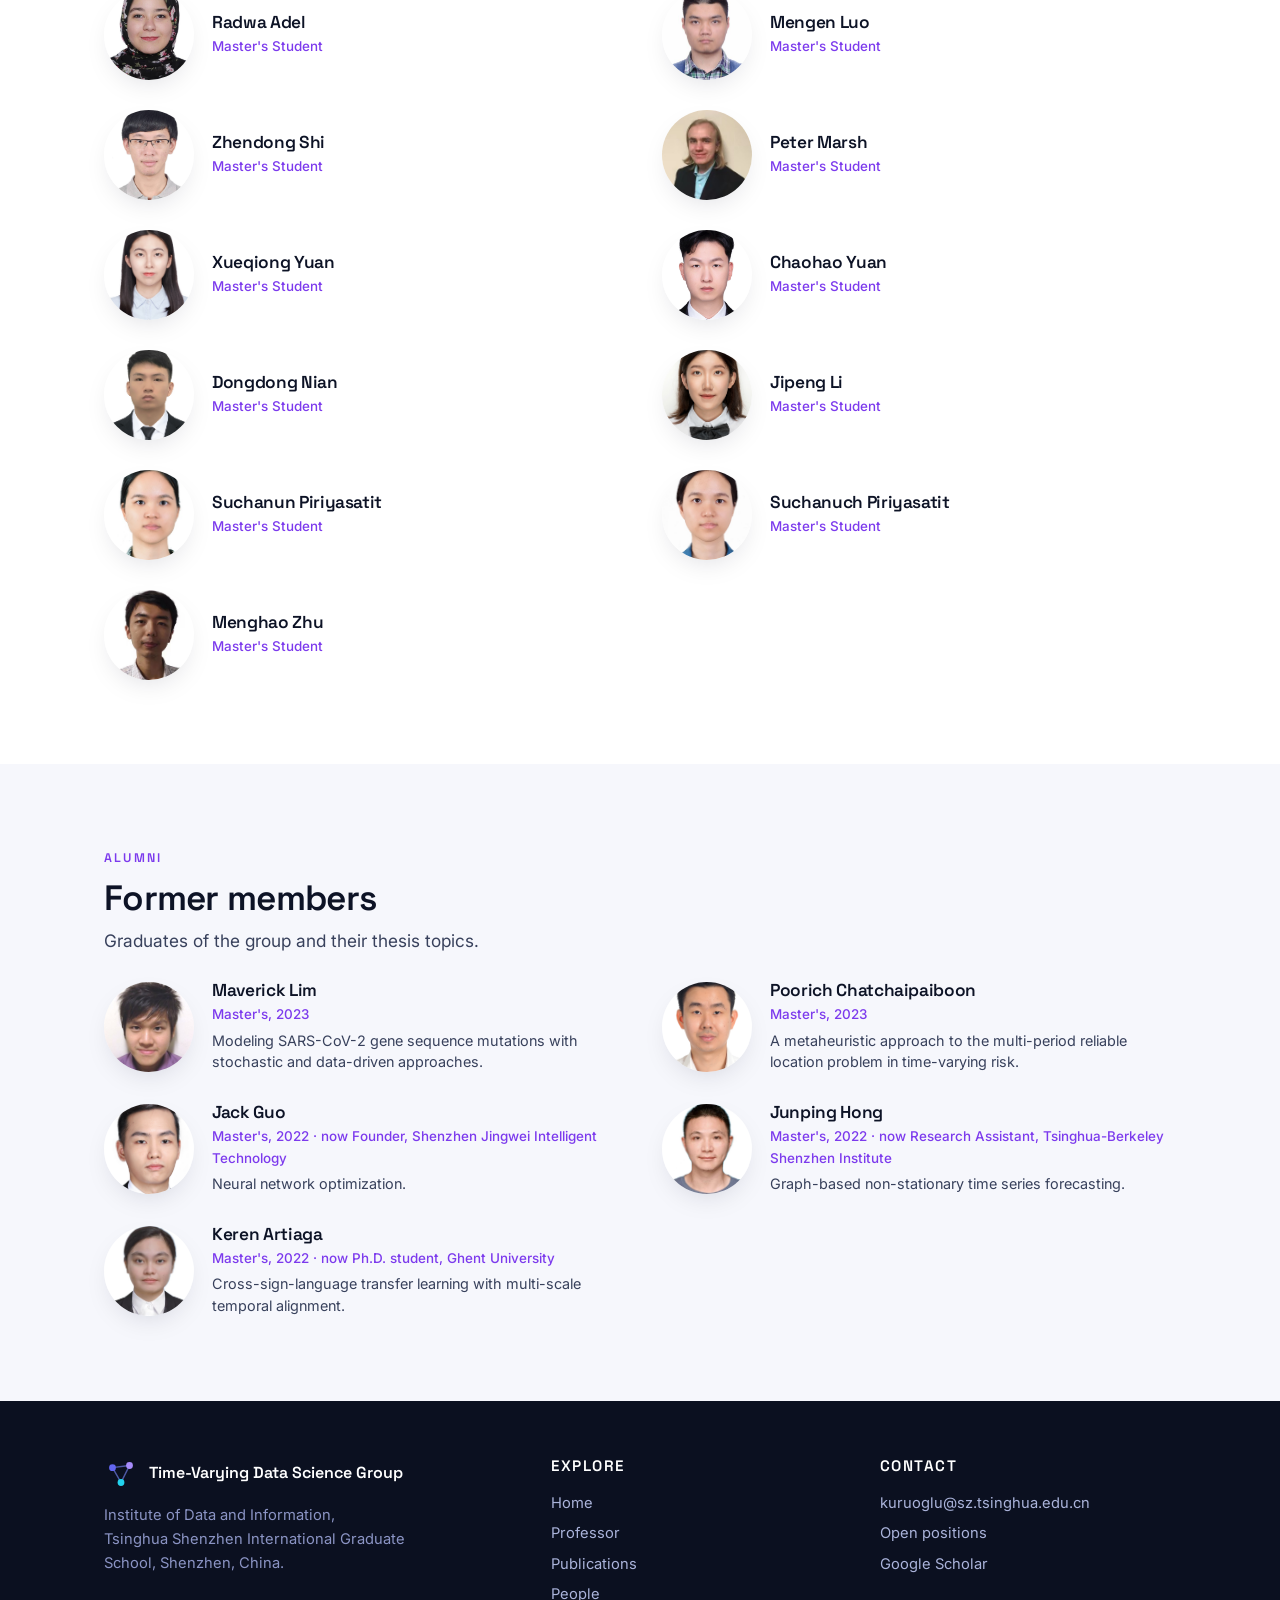
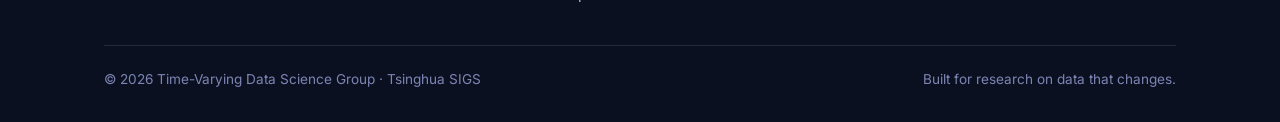
==== commit 85cc1591: "Redesign People page as photo list, add real member photos and group photo to home" ====
--- a/people.html
+++ b/people.html
@@ -4,7 +4,7 @@
   <meta charset="UTF-8" />
   <meta name="viewport" content="width=device-width, initial-scale=1.0" />
   <title>People — TVDS Group</title>
-  <meta name="description" content="Members of the Time-Varying Data Science Group at Tsinghua SIGS — the PI, PhD students, and researchers." />
+  <meta name="description" content="Members of the Time-Varying Data Science Group at Tsinghua SIGS — the PI, PhD students, Master's students, and alumni." />
   <link rel="preconnect" href="https://fonts.googleapis.com" />
   <link rel="preconnect" href="https://fonts.gstatic.com" crossorigin />
   <link href="https://fonts.googleapis.com/css2?family=Inter:wght@400;500;600&family=Space+Grotesk:wght@400;500;600;700&display=swap" rel="stylesheet" />
@@ -35,8 +35,8 @@
 
   <header class="pagehead">
     <div class="container pagehead__inner">
-      <h1>People</h1>
-      <p>The researchers behind the group's work on time-varying, Bayesian, and graph-based data science.</p>
+      <h1>Meet the group</h1>
+      <p>The people behind our work on time-varying, Bayesian, and graph-based data science.</p>
     </div>
   </header>
 
@@ -44,14 +44,18 @@
   <section class="section">
     <div class="container">
       <p class="section__eyebrow reveal">Principal investigator</p>
-      <div class="grid grid--4">
-        <article class="person card reveal">
-          <div class="person__photo person__photo--ph">EK</div>
-          <h3>Ercan E. Kuruoglu</h3>
-          <p class="person__role">Professor · PI</p>
-          <p class="person__bio">Bayesian learning, statistical &amp; graph signal processing.</p>
-          <div class="person__links"><a href="professor.html">Profile →</a></div>
-        </article>
+      <div class="prow prow--lead reveal" style="margin-top:18px;">
+        <img class="prow__photo" src="assets/img/people/kuruoglu.png" alt="Ercan E. Kuruoglu" />
+        <div>
+          <h3 class="prow__name">Ercan E. Kuruoglu</h3>
+          <p class="prow__role">Professor · Ph.D. Supervisor · IEEE Fellow</p>
+          <p class="prow__bio">Leads the group's research in statistical signal processing, Bayesian learning, and graph signal processing. Editor-in-Chief of <em>Digital Signal Processing</em> (Elsevier).</p>
+          <div class="prow__links">
+            <a href="professor.html">Full profile →</a>
+            <a href="mailto:kuruoglu@sz.tsinghua.edu.cn">Email</a>
+            <a href="https://scholar.google.com/citations?user=To7e1toAAAAJ" target="_blank" rel="noopener">Scholar</a>
+          </div>
+        </div>
       </div>
     </div>
   </section>
@@ -63,31 +67,32 @@
       <h2 class="reveal" style="margin-bottom:8px;">Ph.D. students</h2>
 
       <div class="editor-note reveal">
-        <strong>For the site editor.</strong> Names and roles below come from the group's official
-        roster. Research one-liners are filled in where known and marked <code>TODO</code> where not —
-        please confirm/extend them. To add a photo, save it to <code>assets/img/</code> and replace the
-        <code>&lt;div class="person__photo person__photo--ph"&gt;…&lt;/div&gt;</code> with
-        <code>&lt;img class="person__photo" src="assets/img/name.jpg" alt="Name"&gt;</code>. A blank
-        template card is at the bottom of this file.
-      </div>
-
-      <div class="grid grid--4" style="margin-top:24px;">
-
-        <article class="person card reveal">
-          <div class="person__photo person__photo--ph">YY</div>
-          <h3>Yi Yan</h3>
-          <p class="person__role">Ph.D. Student</p>
-          <p class="person__bio">Graph signal processing over time-varying networks; simplicial neural networks.</p>
-          <div class="person__links"></div>
-        </article>
-
-        <article class="person card reveal">
-          <div class="person__photo person__photo--ph">DQ</div>
-          <h3>Dayu Qin</h3>
-          <p class="person__role">Ph.D. Student</p>
-          <p class="person__bio">LLM-based prediction of time-varying graph signals; graph-based portfolio management.</p>
-          <div class="person__links"></div>
-        </article>
+        <strong>For the site editor.</strong> Names, photos, and roles come from the group's official
+        roster. Short research lines are filled in where known. To update a photo, replace the matching
+        file in <code>assets/img/people/</code>. To add a one-line research focus to someone, add a
+        <code>&lt;p class="prow__bio"&gt;…&lt;/p&gt;</code> line inside their block. A blank template is
+        at the bottom of this file.
+      </div>
+
+      <div class="people-grid">
+
+        <div class="prow reveal">
+          <img class="prow__photo" src="assets/img/people/yi-yan.jpg" alt="Yi Yan" />
+          <div>
+            <h3 class="prow__name">Yi Yan</h3>
+            <p class="prow__role">Ph.D. Student</p>
+            <p class="prow__bio">Graph signal processing over time-varying networks; simplicial neural networks.</p>
+          </div>
+        </div>
+
+        <div class="prow reveal">
+          <img class="prow__photo" src="assets/img/people/dayu-qin.jpg" alt="Dayu Qin" />
+          <div>
+            <h3 class="prow__name">Dayu Qin</h3>
+            <p class="prow__role">Ph.D. Student</p>
+            <p class="prow__bio">LLM-based prediction of time-varying graph signals; graph-based portfolio management.</p>
+          </div>
+        </div>
 
       </div>
     </div>
@@ -99,139 +104,139 @@
       <p class="section__eyebrow reveal">Master's researchers</p>
       <h2 class="reveal" style="margin-bottom:8px;">Master's students</h2>
 
-      <div class="grid grid--4" style="margin-top:24px;">
-
-        <article class="person card reveal">
-          <div class="person__photo person__photo--ph">CP</div>
-          <h3>Changran Peng</h3>
-          <p class="person__role">Master's Student</p>
-          <p class="person__bio">Adaptive graph sign algorithms and message passing.</p>
-          <div class="person__links"></div>
-        </article>
-
-        <article class="person card reveal">
-          <div class="person__photo person__photo--ph">FZ</div>
-          <h3>Fengfan Zhao</h3>
-          <p class="person__role">Master's Student</p>
-          <p class="person__bio">Dynamic multi-hop topologies for graph signal estimation.</p>
-          <div class="person__links"></div>
-        </article>
-
-        <article class="person card reveal">
-          <div class="person__photo person__photo--ph">ML</div>
-          <h3>Mutong Li</h3>
-          <p class="person__role">Master's Student</p>
-          <p class="person__bio"><!-- TODO: research focus --></p>
-          <div class="person__links"></div>
-        </article>
-
-        <article class="person card reveal">
-          <div class="person__photo person__photo--ph">JG</div>
-          <h3>Junlin Guo</h3>
-          <p class="person__role">Master's Student</p>
-          <p class="person__bio"><!-- TODO: research focus --></p>
-          <div class="person__links"></div>
-        </article>
-
-        <article class="person card reveal">
-          <div class="person__photo person__photo--ph">RA</div>
-          <h3>Radwa Adel</h3>
-          <p class="person__role">Master's Student</p>
-          <p class="person__bio"><!-- TODO: research focus --></p>
-          <div class="person__links"></div>
-        </article>
-
-        <article class="person card reveal">
-          <div class="person__photo person__photo--ph">ML</div>
-          <h3>Mengen Luo</h3>
-          <p class="person__role">Master's Student</p>
-          <p class="person__bio"><!-- TODO: research focus --></p>
-          <div class="person__links"></div>
-        </article>
-
-        <article class="person card reveal">
-          <div class="person__photo person__photo--ph">ZS</div>
-          <h3>Zhendong Shi</h3>
-          <p class="person__role">Master's Student</p>
-          <p class="person__bio"><!-- TODO: research focus --></p>
-          <div class="person__links"></div>
-        </article>
-
-        <article class="person card reveal">
-          <div class="person__photo person__photo--ph">PM</div>
-          <h3>Peter Marsh</h3>
-          <p class="person__role">Master's Student</p>
-          <p class="person__bio"><!-- TODO: research focus --></p>
-          <div class="person__links"></div>
-        </article>
-
-        <article class="person card reveal">
-          <div class="person__photo person__photo--ph">XY</div>
-          <h3>Xueqiong Yuan</h3>
-          <p class="person__role">Master's Student</p>
-          <p class="person__bio"><!-- TODO: research focus --></p>
-          <div class="person__links"></div>
-        </article>
-
-        <article class="person card reveal">
-          <div class="person__photo person__photo--ph">CY</div>
-          <h3>Chaohao Yuan</h3>
-          <p class="person__role">Master's Student</p>
-          <p class="person__bio"><!-- TODO: research focus --></p>
-          <div class="person__links"></div>
-        </article>
-
-        <article class="person card reveal">
-          <div class="person__photo person__photo--ph">DN</div>
-          <h3>Dongdong Nian</h3>
-          <p class="person__role">Master's Student</p>
-          <p class="person__bio"><!-- TODO: research focus --></p>
-          <div class="person__links"></div>
-        </article>
-
-        <article class="person card reveal">
-          <div class="person__photo person__photo--ph">JL</div>
-          <h3>Jipeng Li</h3>
-          <p class="person__role">Master's Student</p>
-          <p class="person__bio"><!-- TODO: research focus --></p>
-          <div class="person__links"></div>
-        </article>
-
-        <article class="person card reveal">
-          <div class="person__photo person__photo--ph">SP</div>
-          <h3>Suchanun Piriyasatit</h3>
-          <p class="person__role">Master's Student</p>
-          <p class="person__bio"><!-- TODO: research focus --></p>
-          <div class="person__links"></div>
-        </article>
-
-        <article class="person card reveal">
-          <div class="person__photo person__photo--ph">SP</div>
-          <h3>Suchanuch Piriyasatit</h3>
-          <p class="person__role">Master's Student</p>
-          <p class="person__bio"><!-- TODO: research focus --></p>
-          <div class="person__links"></div>
-        </article>
-
-        <article class="person card reveal">
-          <div class="person__photo person__photo--ph">MZ</div>
-          <h3>Menghao Zhu</h3>
-          <p class="person__role">Master's Student</p>
-          <p class="person__bio"><!-- TODO: research focus --></p>
-          <div class="person__links"></div>
-        </article>
-
-        <!-- ===== BLANK TEMPLATE — copy this card to add a new member =====
-        <article class="person card">
-          <div class="person__photo person__photo--ph">XX</div>
-          <h3>Full Name</h3>
-          <p class="person__role">Role (e.g. Master's Student)</p>
-          <p class="person__bio">One line on their research focus.</p>
-          <div class="person__links">
-            <a href="HOMEPAGE_URL" target="_blank" rel="noopener">Homepage</a>
-            <a href="mailto:EMAIL">Email</a>
-          </div>
-        </article>
+      <div class="people-grid">
+
+        <div class="prow reveal">
+          <img class="prow__photo" src="assets/img/people/changran-peng.jpg" alt="Changran Peng" />
+          <div>
+            <h3 class="prow__name">Changran Peng</h3>
+            <p class="prow__role">Master's Student</p>
+            <p class="prow__bio">Adaptive graph sign algorithms and message passing.</p>
+          </div>
+        </div>
+
+        <div class="prow reveal">
+          <img class="prow__photo" src="assets/img/people/fengfan-zhao.jpg" alt="Fengfan Zhao" />
+          <div>
+            <h3 class="prow__name">Fengfan Zhao</h3>
+            <p class="prow__role">Master's Student</p>
+            <p class="prow__bio">Dynamic multi-hop topologies for graph signal estimation.</p>
+          </div>
+        </div>
+
+        <div class="prow reveal">
+          <img class="prow__photo" src="assets/img/people/mutong-li.jpg" alt="Mutong Li" />
+          <div>
+            <h3 class="prow__name">Mutong Li</h3>
+            <p class="prow__role">Master's Student</p>
+          </div>
+        </div>
+
+        <div class="prow reveal">
+          <img class="prow__photo" src="assets/img/people/junlin-guo.jpg" alt="Junlin Guo" />
+          <div>
+            <h3 class="prow__name">Junlin Guo</h3>
+            <p class="prow__role">Master's Student</p>
+          </div>
+        </div>
+
+        <div class="prow reveal">
+          <img class="prow__photo" src="assets/img/people/radwa-adel.jpg" alt="Radwa Adel" />
+          <div>
+            <h3 class="prow__name">Radwa Adel</h3>
+            <p class="prow__role">Master's Student</p>
+          </div>
+        </div>
+
+        <div class="prow reveal">
+          <img class="prow__photo" src="assets/img/people/mengen-luo.jpg" alt="Mengen Luo" />
+          <div>
+            <h3 class="prow__name">Mengen Luo</h3>
+            <p class="prow__role">Master's Student</p>
+          </div>
+        </div>
+
+        <div class="prow reveal">
+          <img class="prow__photo" src="assets/img/people/zhendong-shi.jpg" alt="Zhendong Shi" />
+          <div>
+            <h3 class="prow__name">Zhendong Shi</h3>
+            <p class="prow__role">Master's Student</p>
+          </div>
+        </div>
+
+        <div class="prow reveal">
+          <img class="prow__photo" src="assets/img/people/peter-marsh.jpg" alt="Peter Marsh" />
+          <div>
+            <h3 class="prow__name">Peter Marsh</h3>
+            <p class="prow__role">Master's Student</p>
+          </div>
+        </div>
+
+        <div class="prow reveal">
+          <img class="prow__photo" src="assets/img/people/xueqiong-yuan.jpg" alt="Xueqiong Yuan" />
+          <div>
+            <h3 class="prow__name">Xueqiong Yuan</h3>
+            <p class="prow__role">Master's Student</p>
+          </div>
+        </div>
+
+        <div class="prow reveal">
+          <img class="prow__photo" src="assets/img/people/chaohao-yuan.jpg" alt="Chaohao Yuan" />
+          <div>
+            <h3 class="prow__name">Chaohao Yuan</h3>
+            <p class="prow__role">Master's Student</p>
+          </div>
+        </div>
+
+        <div class="prow reveal">
+          <img class="prow__photo" src="assets/img/people/dongdong-nian.jpg" alt="Dongdong Nian" />
+          <div>
+            <h3 class="prow__name">Dongdong Nian</h3>
+            <p class="prow__role">Master's Student</p>
+          </div>
+        </div>
+
+        <div class="prow reveal">
+          <img class="prow__photo" src="assets/img/people/jipeng-li.jpg" alt="Jipeng Li" />
+          <div>
+            <h3 class="prow__name">Jipeng Li</h3>
+            <p class="prow__role">Master's Student</p>
+          </div>
+        </div>
+
+        <div class="prow reveal">
+          <img class="prow__photo" src="assets/img/people/suchanun-piriyasatit.jpg" alt="Suchanun Piriyasatit" />
+          <div>
+            <h3 class="prow__name">Suchanun Piriyasatit</h3>
+            <p class="prow__role">Master's Student</p>
+          </div>
+        </div>
+
+        <div class="prow reveal">
+          <img class="prow__photo" src="assets/img/people/suchanuch-piriyasatit.jpg" alt="Suchanuch Piriyasatit" />
+          <div>
+            <h3 class="prow__name">Suchanuch Piriyasatit</h3>
+            <p class="prow__role">Master's Student</p>
+          </div>
+        </div>
+
+        <div class="prow reveal">
+          <img class="prow__photo" src="assets/img/people/menghao-zhu.jpg" alt="Menghao Zhu" />
+          <div>
+            <h3 class="prow__name">Menghao Zhu</h3>
+            <p class="prow__role">Master's Student</p>
+          </div>
+        </div>
+
+        <!-- ===== BLANK TEMPLATE — copy this block to add a member =====
+        <div class="prow">
+          <img class="prow__photo" src="assets/img/people/FILENAME.jpg" alt="Full Name" />
+          <div>
+            <h3 class="prow__name">Full Name</h3>
+            <p class="prow__role">Master's Student</p>
+            <p class="prow__bio">Optional one-line research focus.</p>
+          </div>
+        </div>
         ============================================================ -->
 
       </div>
@@ -243,39 +248,54 @@
     <div class="container">
       <p class="section__eyebrow reveal">Alumni</p>
       <h2 class="reveal" style="margin-bottom:8px;">Former members</h2>
-      <p class="section__lead reveal" style="margin-bottom:24px;">Graduates of the group and their thesis topics.</p>
-
-      <div class="grid grid--2">
-
-        <article class="card reveal">
-          <h3 style="margin-bottom:.2rem;">Maverick Lim</h3>
-          <p class="person__role">Master's, 2023</p>
-          <p class="card__p" style="color:var(--ink-soft); margin:0;">Thesis: <em>Modeling SARS-CoV-2 Gene Sequence Mutations with Stochastic and Data-driven Approaches.</em></p>
-        </article>
-
-        <article class="card reveal">
-          <h3 style="margin-bottom:.2rem;">Poorich Chatchaipaiboon</h3>
-          <p class="person__role">Master's, 2023</p>
-          <p style="color:var(--ink-soft); margin:0;">Thesis: <em>A Metaheuristic Approach to the Multi-period Reliable Location Problem in Time-Varying Risk.</em></p>
-        </article>
-
-        <article class="card reveal">
-          <h3 style="margin-bottom:.2rem;">Jack Guo</h3>
-          <p class="person__role">Master's, 2022</p>
-          <p style="color:var(--ink-soft); margin:0;">Thesis: <em>Neural Network Optimization.</em><br/>Now: Founder, Shenzhen Jingwei Intelligent Technology Co., Ltd.</p>
-        </article>
-
-        <article class="card reveal">
-          <h3 style="margin-bottom:.2rem;">Junping Hong</h3>
-          <p class="person__role">Master's, 2022</p>
-          <p style="color:var(--ink-soft); margin:0;">Thesis: <em>Graph-based Non-stationary Time Series Forecasting.</em><br/>Now: Research assistant, Tsinghua-Berkeley Shenzhen Institute.</p>
-        </article>
-
-        <article class="card reveal">
-          <h3 style="margin-bottom:.2rem;">Keren Artiaga</h3>
-          <p class="person__role">Master's, 2022</p>
-          <p style="color:var(--ink-soft); margin:0;">Thesis: <em>Cross-Sign Language Transfer Learning using Domain Adaptation with Multi-scale Temporal Alignment.</em><br/>Now: Ph.D. student, Ghent University.</p>
-        </article>
+      <p class="section__lead reveal" style="margin-bottom:8px;">Graduates of the group and their thesis topics.</p>
+
+      <div class="people-grid">
+
+        <div class="prow reveal">
+          <img class="prow__photo" src="assets/img/people/maverick-lim.jpg" alt="Maverick Lim" />
+          <div>
+            <h3 class="prow__name">Maverick Lim</h3>
+            <p class="prow__role">Master's, 2023</p>
+            <p class="prow__bio">Modeling SARS-CoV-2 gene sequence mutations with stochastic and data-driven approaches.</p>
+          </div>
+        </div>
+
+        <div class="prow reveal">
+          <img class="prow__photo" src="assets/img/people/poorich-chatchaipaiboon.jpg" alt="Poorich Chatchaipaiboon" />
+          <div>
+            <h3 class="prow__name">Poorich Chatchaipaiboon</h3>
+            <p class="prow__role">Master's, 2023</p>
+            <p class="prow__bio">A metaheuristic approach to the multi-period reliable location problem in time-varying risk.</p>
+          </div>
+        </div>
+
+        <div class="prow reveal">
+          <img class="prow__photo" src="assets/img/people/jack-guo.jpg" alt="Jack Guo" />
+          <div>
+            <h3 class="prow__name">Jack Guo</h3>
+            <p class="prow__role">Master's, 2022 · now Founder, Shenzhen Jingwei Intelligent Technology</p>
+            <p class="prow__bio">Neural network optimization.</p>
+          </div>
+        </div>
+
+        <div class="prow reveal">
+          <img class="prow__photo" src="assets/img/people/junping-hong.jpg" alt="Junping Hong" />
+          <div>
+            <h3 class="prow__name">Junping Hong</h3>
+            <p class="prow__role">Master's, 2022 · now Research Assistant, Tsinghua-Berkeley Shenzhen Institute</p>
+            <p class="prow__bio">Graph-based non-stationary time series forecasting.</p>
+          </div>
+        </div>
+
+        <div class="prow reveal">
+          <img class="prow__photo" src="assets/img/people/keren-artiaga.jpg" alt="Keren Artiaga" />
+          <div>
+            <h3 class="prow__name">Keren Artiaga</h3>
+            <p class="prow__role">Master's, 2022 · now Ph.D. student, Ghent University</p>
+            <p class="prow__bio">Cross-sign-language transfer learning with multi-scale temporal alignment.</p>
+          </div>
+        </div>
 
       </div>
     </div>
--- a/assets/css/style.css
+++ b/assets/css/style.css
@@ -224,6 +224,45 @@
 .person__bio { color: var(--ink-soft); font-size: .9rem; margin: 0; }
 .person__links { margin-top: .6rem; display: flex; gap: 12px; justify-content: center; }
 
+/* ---------- Group photo band ---------- */
+.groupshot { position: relative; z-index: 3; margin-top: -90px; }
+.groupshot figure { margin: 0; }
+.groupshot img {
+  width: 100%; display: block; border-radius: var(--radius);
+  box-shadow: var(--shadow-lg); border: 5px solid #fff;
+}
+.groupshot figcaption { color: var(--muted); font-size: .9rem; margin-top: 14px; text-align: center; }
+@media (max-width: 700px) { .groupshot { margin-top: -50px; } }
+
+/* ---------- People (personalized list) ---------- */
+.people-grid {
+  display: grid; grid-template-columns: repeat(auto-fill, minmax(340px, 1fr));
+  gap: 30px 44px; margin-top: 26px;
+}
+@media (max-width: 560px) { .people-grid { grid-template-columns: 1fr; } }
+
+.prow { display: flex; gap: 18px; align-items: center; }
+.prow__photo {
+  width: 90px; height: 90px; border-radius: 50%; object-fit: cover; flex: none;
+  background: linear-gradient(135deg, rgba(79,70,229,.12), rgba(6,182,212,.12));
+  box-shadow: var(--shadow); transition: transform .2s ease;
+}
+.prow:hover .prow__photo { transform: scale(1.04); }
+.prow__photo--ph { display: grid; place-items: center; color: var(--indigo); font-family: var(--font-head); font-weight: 600; font-size: 1.3rem; }
+.prow__name { font-family: var(--font-head); font-size: 1.08rem; font-weight: 600; margin: 0; color: var(--ink); }
+.prow__role { color: var(--violet); font-size: .84rem; font-weight: 500; margin: .12rem 0 0; }
+.prow__bio { color: var(--ink-soft); font-size: .9rem; margin: .28rem 0 0; line-height: 1.5; }
+.prow__links { margin-top: .35rem; display: flex; gap: 14px; }
+.prow__links a { font-size: .82rem; font-weight: 500; }
+
+/* Featured PI row */
+.prow--lead { gap: 26px; align-items: flex-start; }
+.prow--lead .prow__photo { width: 132px; height: 132px; border-radius: 22px; }
+.prow--lead .prow__name { font-size: 1.5rem; }
+.prow--lead .prow__role { font-size: .95rem; margin-top: .2rem; }
+.prow--lead .prow__bio { font-size: .98rem; max-width: 60ch; }
+@media (max-width: 560px) { .prow--lead { flex-direction: column; align-items: center; text-align: center; } }
+
 /* ---------- Professor profile ---------- */
 .profile { display: grid; grid-template-columns: 300px 1fr; gap: 48px; align-items: start; }
 @media (max-width: 820px) { .profile { grid-template-columns: 1fr; } }
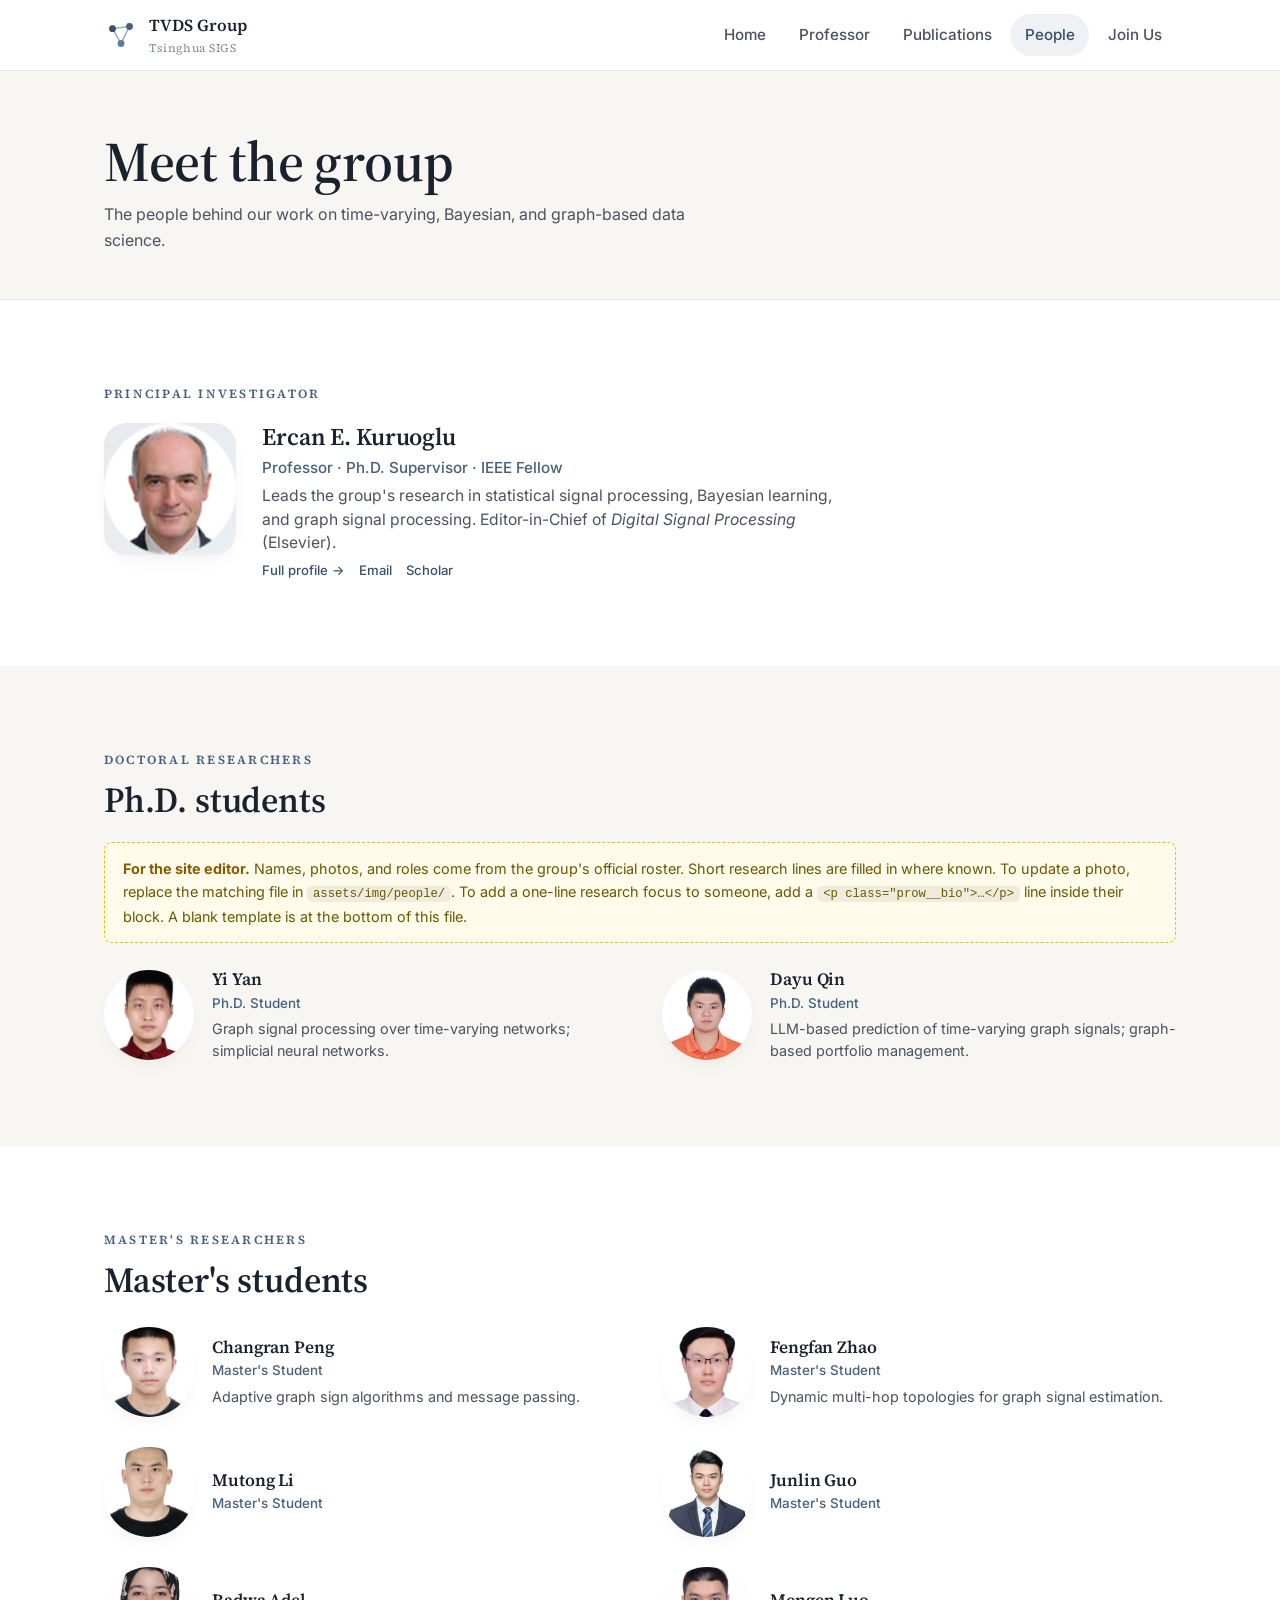
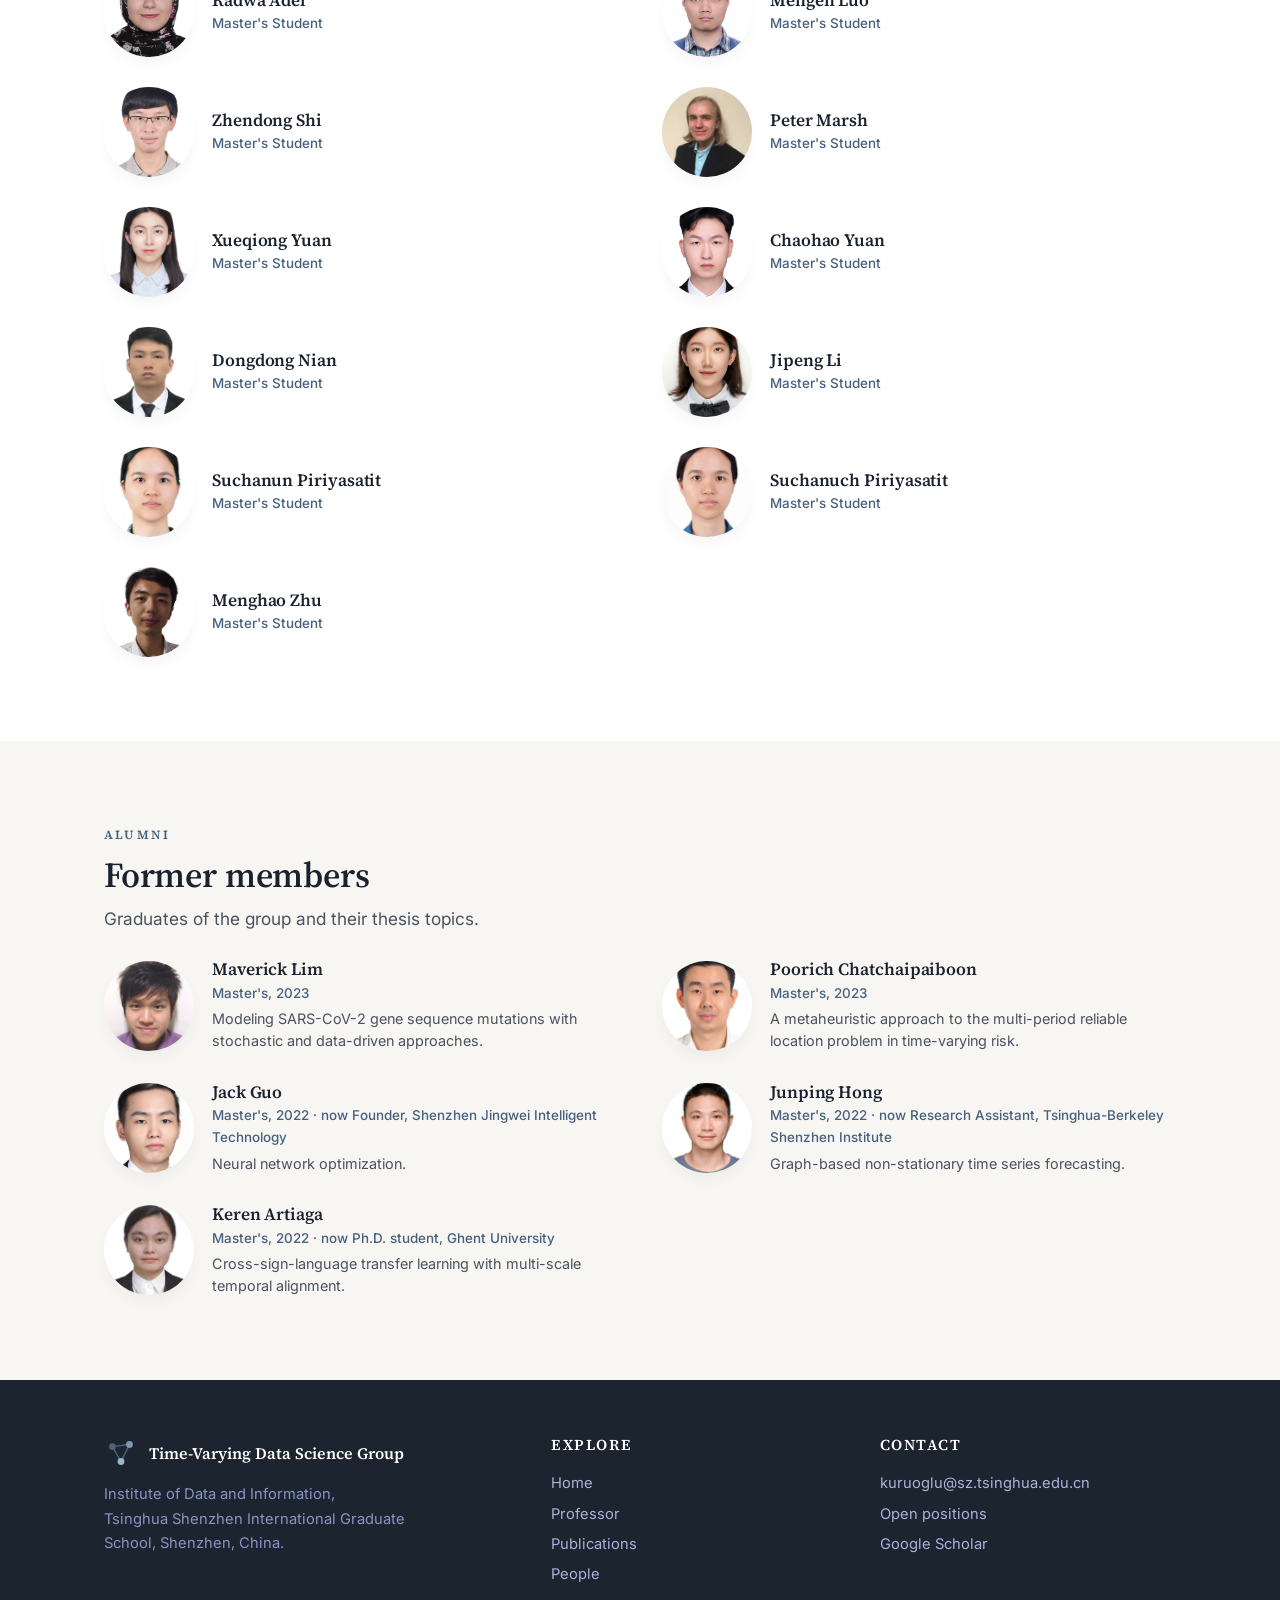
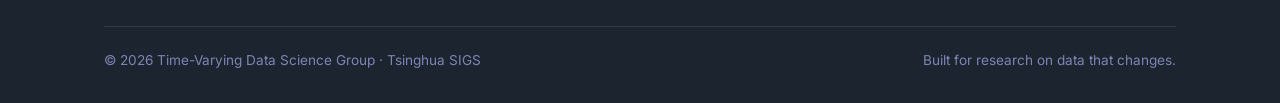
==== commit dc37b94d: "Restyle to muted academic theme: serif headings, slate palette, photo-background hero, drop animatio" ====
--- a/people.html
+++ b/people.html
@@ -7,9 +7,9 @@
   <meta name="description" content="Members of the Time-Varying Data Science Group at Tsinghua SIGS — the PI, PhD students, Master's students, and alumni." />
   <link rel="preconnect" href="https://fonts.googleapis.com" />
   <link rel="preconnect" href="https://fonts.gstatic.com" crossorigin />
-  <link href="https://fonts.googleapis.com/css2?family=Inter:wght@400;500;600&family=Space+Grotesk:wght@400;500;600;700&display=swap" rel="stylesheet" />
+  <link href="https://fonts.googleapis.com/css2?family=Inter:wght@400;500;600&family=Source+Serif+4:opsz,wght@8..60,400;8..60,600&display=swap" rel="stylesheet" />
   <link rel="stylesheet" href="assets/css/style.css" />
-  <link rel="icon" href="data:image/svg+xml,%3Csvg xmlns='http://www.w3.org/2000/svg' viewBox='0 0 32 32'%3E%3Ccircle cx='8' cy='10' r='3' fill='%234f46e5'/%3E%3Ccircle cx='24' cy='8' r='3' fill='%237c3aed'/%3E%3Ccircle cx='16' cy='24' r='3' fill='%2306b6d4'/%3E%3C/svg%3E" />
+  <link rel="icon" href="data:image/svg+xml,%3Csvg xmlns='http://www.w3.org/2000/svg' viewBox='0 0 32 32'%3E%3Ccircle cx='8' cy='10' r='3' fill='%2336506e'/%3E%3Ccircle cx='24' cy='8' r='3' fill='%2346607e'/%3E%3Ccircle cx='16' cy='24' r='3' fill='%235e7c97'/%3E%3C/svg%3E" />
 </head>
 <body>
 
@@ -17,8 +17,8 @@
     <div class="container nav__inner">
       <a href="index.html" class="brand">
         <svg class="brand__mark" viewBox="0 0 32 32" aria-hidden="true">
-          <path d="M8 10 24 8 16 24Z" stroke="#4f46e5" stroke-width="1.4" fill="none" opacity=".5"/>
-          <circle cx="8" cy="10" r="3.2" fill="#4f46e5"/><circle cx="24" cy="8" r="3.2" fill="#7c3aed"/><circle cx="16" cy="24" r="3.2" fill="#06b6d4"/>
+          <path d="M8 10 24 8 16 24Z" stroke="#36506e" stroke-width="1.4" fill="none" opacity=".5"/>
+          <circle cx="8" cy="10" r="3.2" fill="#36506e"/><circle cx="24" cy="8" r="3.2" fill="#46607e"/><circle cx="16" cy="24" r="3.2" fill="#5e7c97"/>
         </svg>
         <span>TVDS Group<span class="brand__sub">Tsinghua SIGS</span></span>
       </a>
@@ -307,8 +307,8 @@
         <div>
           <div class="footer__brand">
             <svg class="brand__mark" viewBox="0 0 32 32" aria-hidden="true">
-              <path d="M8 10 24 8 16 24Z" stroke="#7c8bff" stroke-width="1.4" fill="none" opacity=".6"/>
-              <circle cx="8" cy="10" r="3.2" fill="#6366f1"/><circle cx="24" cy="8" r="3.2" fill="#a78bfa"/><circle cx="16" cy="24" r="3.2" fill="#22d3ee"/>
+              <path d="M8 10 24 8 16 24Z" stroke="#6d86a6" stroke-width="1.4" fill="none" opacity=".6"/>
+              <circle cx="8" cy="10" r="3.2" fill="#4b647f"/><circle cx="24" cy="8" r="3.2" fill="#7e96b3"/><circle cx="16" cy="24" r="3.2" fill="#9db3c9"/>
             </svg>
             Time-Varying Data Science Group
           </div>
--- a/assets/css/style.css
+++ b/assets/css/style.css
@@ -4,32 +4,34 @@
    ================================================================= */
 
 :root {
-  /* Palette */
-  --ink: #0d1326;
-  --ink-soft: #38415c;
-  --muted: #6b7392;
-  --line: #e6e9f4;
+  /* Palette — muted, academic */
+  --ink: #1a2230;
+  --ink-soft: #4a5260;
+  --muted: #828a97;
+  --line: #e7e6e1;
   --bg: #ffffff;
-  --bg-soft: #f6f7fc;
-  --bg-deep: #0b1020;
-
-  /* Brand: indigo (graph), violet (Bayesian/uncertainty), teal (signal) */
-  --indigo: #4f46e5;
-  --violet: #7c3aed;
-  --teal: #06b6d4;
+  --bg-soft: #f7f6f2;   /* warm paper */
+  --bg-deep: #1b242f;   /* calm slate (footer) */
+
+  /* Single muted slate accent, with a couple of close shades */
+  --indigo: #36506e;
+  --violet: #46607e;
+  --teal:   #5e7c97;
   --accent: var(--indigo);
-  --accent-grad: linear-gradient(120deg, #4f46e5 0%, #7c3aed 50%, #06b6d4 100%);
-
-  /* Type */
-  --font-head: "Space Grotesk", "Segoe UI", system-ui, sans-serif;
+  --accent-dark: #27405a;
+  --accent-soft: #eef1f4;
+  --accent-grad: linear-gradient(135deg, #3a5371, #2b4058);
+
+  /* Type — serif headings for a scholarly feel */
+  --font-head: "Source Serif 4", Georgia, "Times New Roman", serif;
   --font-body: "Inter", system-ui, -apple-system, "Segoe UI", sans-serif;
 
   /* Geometry */
-  --radius: 16px;
-  --radius-sm: 10px;
+  --radius: 12px;
+  --radius-sm: 8px;
   --maxw: 1120px;
-  --shadow: 0 10px 30px -12px rgba(13, 19, 38, 0.18);
-  --shadow-lg: 0 24px 60px -20px rgba(13, 19, 38, 0.28);
+  --shadow: 0 8px 24px -14px rgba(20, 30, 45, 0.16);
+  --shadow-lg: 0 18px 44px -22px rgba(20, 30, 45, 0.22);
 }
 
 * { box-sizing: border-box; }
@@ -45,7 +47,7 @@
   -webkit-font-smoothing: antialiased;
 }
 
-h1, h2, h3, h4 { font-family: var(--font-head); line-height: 1.15; color: var(--ink); margin: 0 0 .5em; font-weight: 600; letter-spacing: -0.02em; }
+h1, h2, h3, h4 { font-family: var(--font-head); line-height: 1.18; color: var(--ink); margin: 0 0 .5em; font-weight: 600; letter-spacing: -0.005em; }
 h1 { font-size: clamp(2.2rem, 5vw, 3.5rem); }
 h2 { font-size: clamp(1.6rem, 3vw, 2.2rem); }
 h3 { font-size: 1.25rem; }
@@ -71,32 +73,26 @@
 }
 .section__lead { color: var(--ink-soft); max-width: 62ch; font-size: 1.08rem; }
 
-.text-gradient {
-  background: var(--accent-grad);
-  -webkit-background-clip: text;
-  background-clip: text;
-  color: transparent;
-}
+.text-gradient { font-style: italic; color: #cdd8e4; font-weight: 600; }
 
 /* ---------- Buttons ---------- */
 .btn {
   display: inline-flex;
   align-items: center;
   gap: .5rem;
-  font-family: var(--font-head);
+  font-family: var(--font-body);
   font-weight: 500;
   font-size: .95rem;
-  padding: .72rem 1.3rem;
-  border-radius: 999px;
+  padding: .7rem 1.25rem;
+  border-radius: 6px;
   border: 1px solid transparent;
   cursor: pointer;
-  transition: transform .15s ease, box-shadow .2s ease, background .2s ease;
-}
-.btn:hover { transform: translateY(-2px); }
-.btn--primary { background: var(--accent-grad); color: #fff; box-shadow: var(--shadow); }
-.btn--primary:hover { color: #fff; box-shadow: var(--shadow-lg); }
+  transition: background .18s ease, border-color .18s ease, color .18s ease;
+}
+.btn--primary { background: var(--accent); color: #fff; }
+.btn--primary:hover { background: var(--accent-dark); color: #fff; }
 .btn--ghost { background: transparent; color: var(--ink); border-color: var(--line); }
-.btn--ghost:hover { border-color: var(--indigo); color: var(--indigo); }
+.btn--ghost:hover { border-color: var(--accent); color: var(--accent); }
 
 /* ---------- Navbar ---------- */
 .nav {
@@ -117,7 +113,7 @@
   color: var(--ink-soft); font-weight: 500; font-size: .95rem;
 }
 .nav__links a:hover { background: var(--bg-soft); color: var(--ink); }
-.nav__links a.active { color: var(--indigo); background: rgba(79,70,229,.08); }
+.nav__links a.active { color: var(--indigo); background: rgba(54,80,110,.08); }
 
 .nav__toggle { display: none; background: none; border: 0; cursor: pointer; padding: 8px; }
 .nav__toggle span { display: block; width: 24px; height: 2px; background: var(--ink); margin: 5px 0; transition: .25s; border-radius: 2px; }
@@ -134,30 +130,27 @@
   .nav__links.open { transform: translateY(0); opacity: 1; pointer-events: auto; }
 }
 
-/* ---------- Hero ---------- */
-.hero { position: relative; overflow: hidden; background: var(--bg-deep); color: #eef1ff; }
-.hero__canvas { position: absolute; inset: 0; width: 100%; height: 100%; display: block; }
+/* ---------- Hero (photo background) ---------- */
+.hero { position: relative; color: #fff; background: #1b242f center / cover no-repeat; }
 .hero::after {
   content: ""; position: absolute; inset: 0;
-  background: radial-gradient(900px 500px at 75% -10%, rgba(124,58,237,.35), transparent 60%),
-              radial-gradient(700px 500px at 10% 110%, rgba(6,182,212,.25), transparent 55%);
-  pointer-events: none;
-}
-.hero__inner { position: relative; z-index: 2; padding: 120px 0 130px; }
-.hero h1 { color: #fff; max-width: 18ch; }
+  background: linear-gradient(180deg, rgba(18,26,38,.58) 0%, rgba(18,26,38,.82) 100%);
+}
+.hero__inner { position: relative; z-index: 2; min-height: 58vh; display: flex; flex-direction: column; justify-content: center; padding: 100px 0 88px; }
+.hero h1 { color: #fff; max-width: 20ch; font-weight: 600; }
 .hero__tag {
   display: inline-flex; align-items: center; gap: .55rem;
-  font-family: var(--font-head); font-size: .8rem; letter-spacing: .06em;
-  padding: .4rem .85rem; border-radius: 999px;
-  background: rgba(255,255,255,.08); border: 1px solid rgba(255,255,255,.16);
-  color: #c9d2ff; margin-bottom: 1.4rem;
-}
-.hero__tag .dot { width: 8px; height: 8px; border-radius: 50%; background: var(--teal); box-shadow: 0 0 12px var(--teal); }
-.hero__lead { color: #b9c1e6; font-size: 1.18rem; max-width: 54ch; margin-bottom: 2rem; }
+  font-family: var(--font-body); font-size: .76rem; letter-spacing: .1em; text-transform: uppercase;
+  padding: .4rem .8rem; border-radius: 4px;
+  background: rgba(255,255,255,.1); border: 1px solid rgba(255,255,255,.22);
+  color: #e7ebf1; margin-bottom: 1.4rem;
+}
+.hero__tag .dot { width: 7px; height: 7px; border-radius: 50%; background: #9db3c9; }
+.hero__lead { color: #e3e8ef; font-size: 1.15rem; max-width: 56ch; margin-bottom: 1.8rem; }
 .hero__cta { display: flex; gap: .8rem; flex-wrap: wrap; }
-.hero .btn--ghost { color: #eef1ff; border-color: rgba(255,255,255,.25); }
-.hero .btn--ghost:hover { border-color: #fff; color: #fff; }
-.hero__affil { margin-top: 2.6rem; color: #8b94c4; font-size: .9rem; }
+.hero .btn--ghost { color: #fff; border-color: rgba(255,255,255,.45); }
+.hero .btn--ghost:hover { background: rgba(255,255,255,.12); border-color: #fff; color: #fff; }
+.hero__affil { margin-top: 2.2rem; color: #c3cad4; font-size: .9rem; }
 
 /* ---------- Cards & grids ---------- */
 .grid { display: grid; gap: 22px; }
@@ -171,10 +164,10 @@
   background: #fff; border: 1px solid var(--line); border-radius: var(--radius);
   padding: 26px; transition: transform .2s ease, box-shadow .2s ease, border-color .2s ease;
 }
-.card:hover { transform: translateY(-4px); box-shadow: var(--shadow-lg); border-color: transparent; }
+.card:hover { box-shadow: var(--shadow); border-color: #d7d6cf; }
 .card__icon {
   width: 46px; height: 46px; border-radius: 12px; display: grid; place-items: center;
-  background: rgba(79,70,229,.1); color: var(--indigo); margin-bottom: 16px;
+  background: rgba(54,80,110,.1); color: var(--indigo); margin-bottom: 16px;
 }
 .card h3 { margin-bottom: .35rem; }
 .card p { color: var(--ink-soft); font-size: .96rem; margin: 0; }
@@ -216,7 +209,7 @@
 }
 .person__photo--ph {
   display: grid; place-items: center; color: var(--indigo);
-  background: linear-gradient(135deg, rgba(79,70,229,.12), rgba(6,182,212,.12));
+  background: linear-gradient(135deg, rgba(54,80,110,.12), rgba(94,124,151,.12));
   font-family: var(--font-head); font-weight: 600; font-size: 2rem;
 }
 .person h3 { margin-bottom: .1rem; }
@@ -244,7 +237,7 @@
 .prow { display: flex; gap: 18px; align-items: center; }
 .prow__photo {
   width: 90px; height: 90px; border-radius: 50%; object-fit: cover; flex: none;
-  background: linear-gradient(135deg, rgba(79,70,229,.12), rgba(6,182,212,.12));
+  background: linear-gradient(135deg, rgba(54,80,110,.12), rgba(94,124,151,.12));
   box-shadow: var(--shadow); transition: transform .2s ease;
 }
 .prow:hover .prow__photo { transform: scale(1.04); }
@@ -272,7 +265,7 @@
 }
 .profile__photo {
   width: 180px; height: 180px; border-radius: 24px; margin: 0 auto 18px; object-fit: cover;
-  background: linear-gradient(135deg, rgba(79,70,229,.12), rgba(6,182,212,.12));
+  background: linear-gradient(135deg, rgba(54,80,110,.12), rgba(94,124,151,.12));
   display: grid; place-items: center; color: var(--indigo); font-family: var(--font-head); font-size: 3rem; font-weight: 600;
 }
 .contact-list { list-style: none; padding: 0; margin: 18px 0 0; text-align: left; }
@@ -310,14 +303,11 @@
 .footer__bottom { border-top: 1px solid rgba(255,255,255,.1); padding-top: 22px; font-size: .85rem; color: #7c85b3; display: flex; justify-content: space-between; flex-wrap: wrap; gap: 10px; }
 
 /* ---------- Page header (interior pages) ---------- */
-.pagehead { background: var(--bg-deep); color: #fff; padding: 72px 0 60px; position: relative; overflow: hidden; }
-.pagehead::after {
-  content: ""; position: absolute; inset: 0;
-  background: radial-gradient(700px 360px at 85% 0%, rgba(124,58,237,.32), transparent 60%);
-}
-.pagehead__inner { position: relative; z-index: 2; }
-.pagehead h1 { color: #fff; margin-bottom: .4rem; }
-.pagehead p { color: #b9c1e6; max-width: 60ch; margin: 0; }
+.pagehead { background: var(--bg-soft); border-bottom: 1px solid var(--line); padding: 58px 0 46px; }
+.pagehead__inner { position: relative; }
+.pagehead h1 { color: var(--ink); margin-bottom: .35rem; }
+.pagehead p { color: var(--ink-soft); max-width: 62ch; margin: 0; }
+.pagehead a { color: var(--accent); }
 
 /* reveal on scroll */
 .reveal { opacity: 0; transform: translateY(18px); transition: opacity .6s ease, transform .6s ease; }
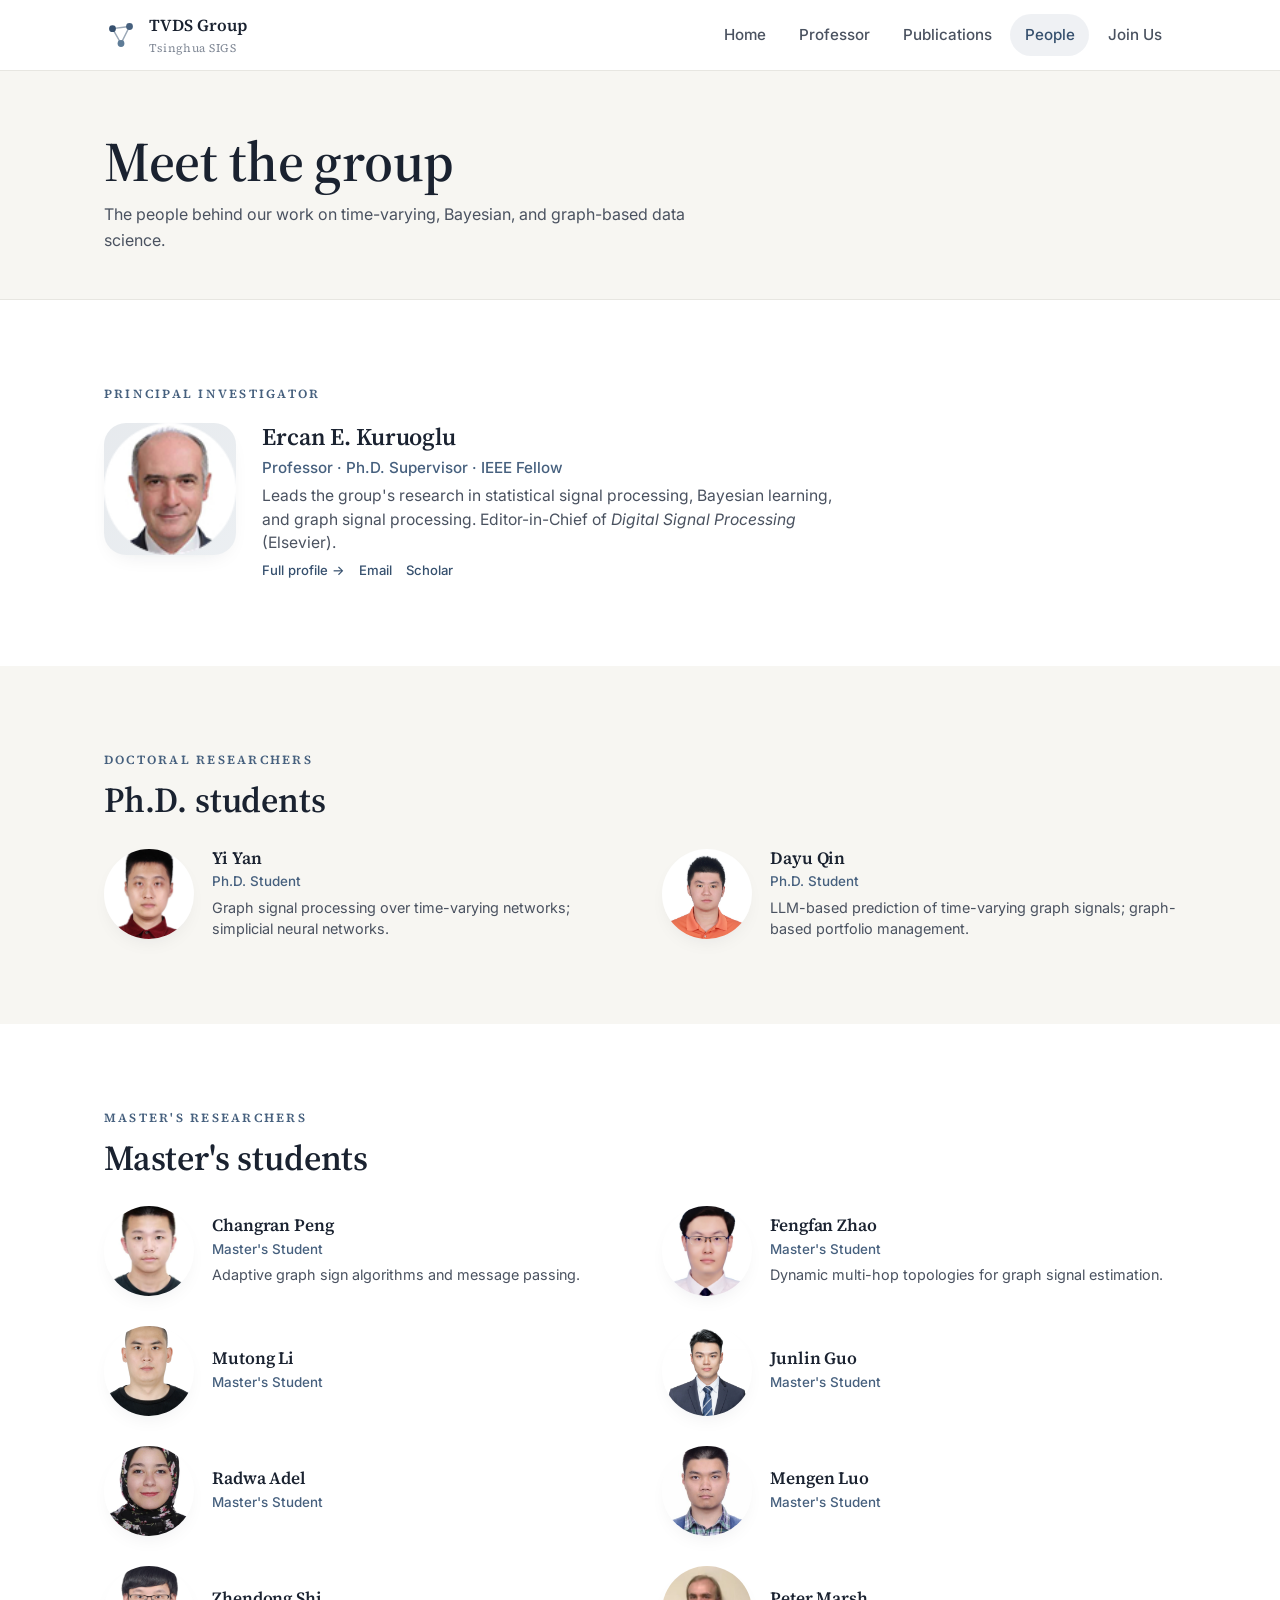
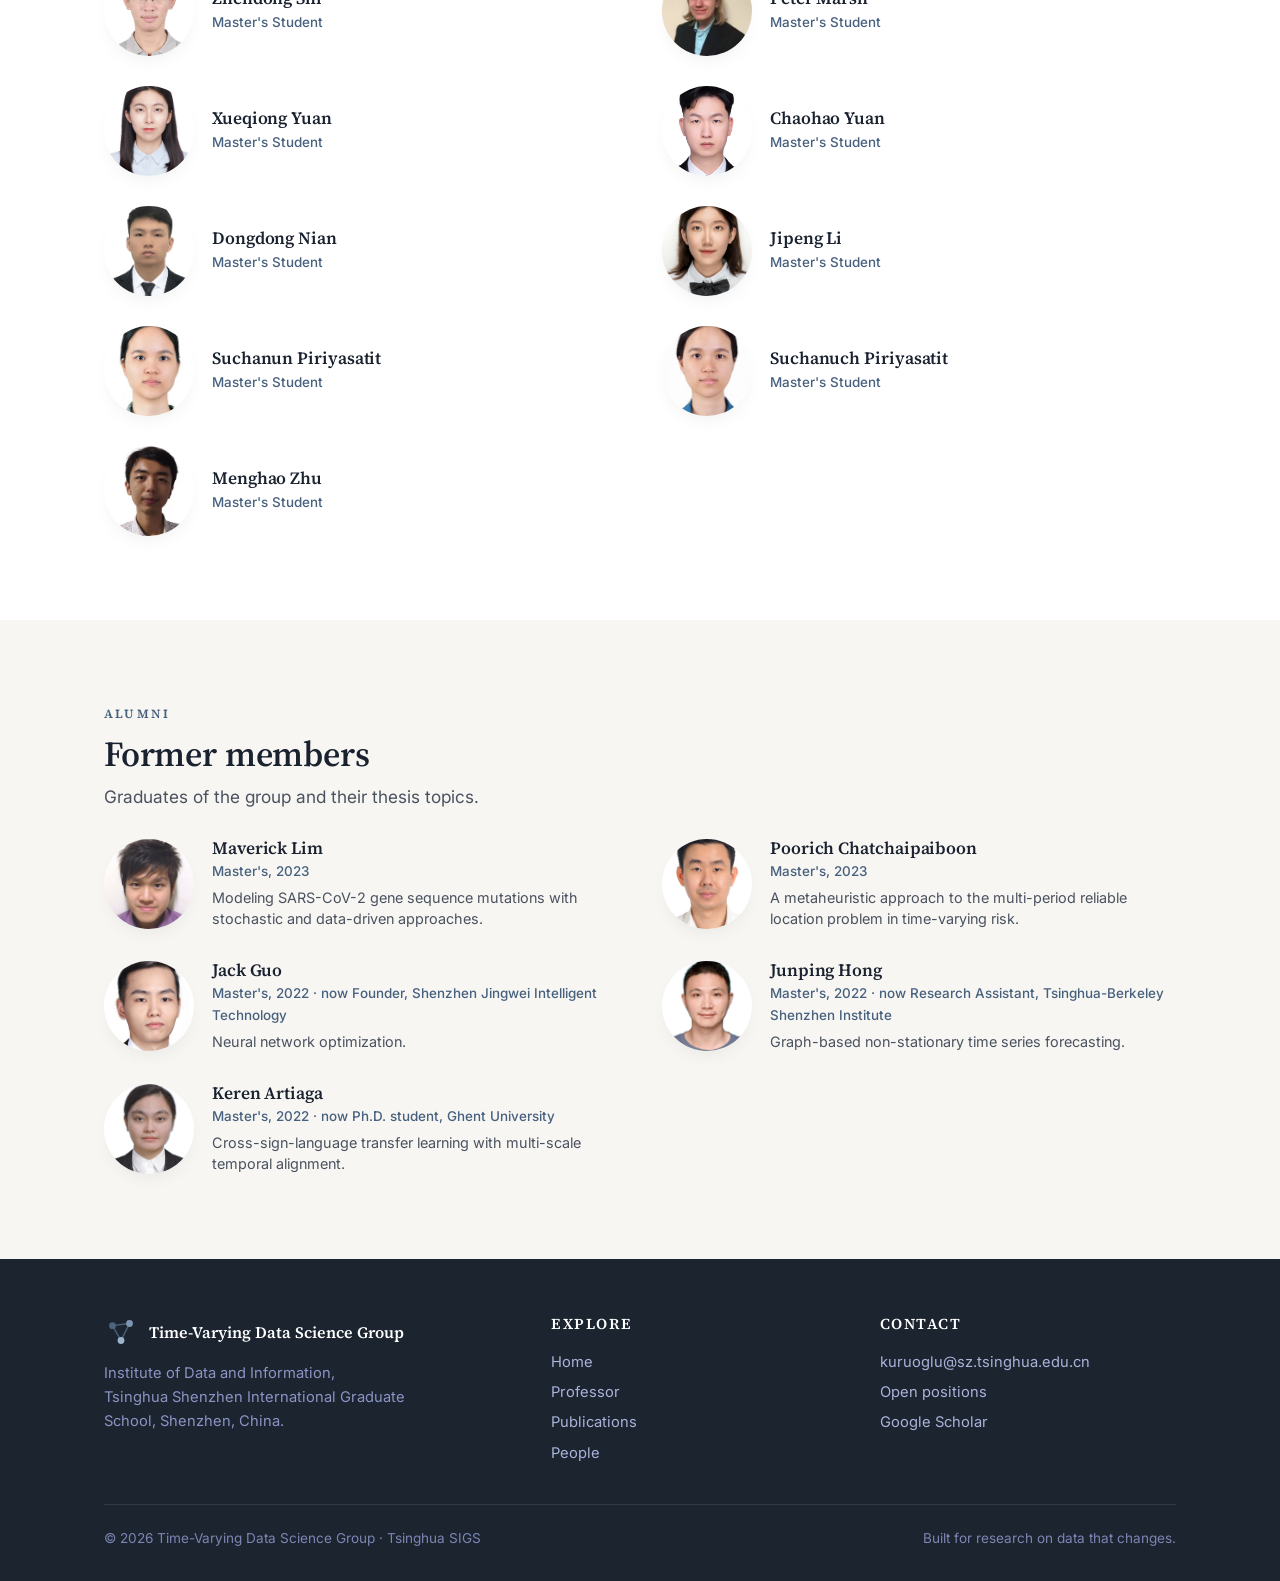
==== commit d079e4be: "Remove hero tag and editor-note boxes from public pages" ====
--- a/people.html
+++ b/people.html
@@ -66,14 +66,6 @@
       <p class="section__eyebrow reveal">Doctoral researchers</p>
       <h2 class="reveal" style="margin-bottom:8px;">Ph.D. students</h2>
 
-      <div class="editor-note reveal">
-        <strong>For the site editor.</strong> Names, photos, and roles come from the group's official
-        roster. Short research lines are filled in where known. To update a photo, replace the matching
-        file in <code>assets/img/people/</code>. To add a one-line research focus to someone, add a
-        <code>&lt;p class="prow__bio"&gt;…&lt;/p&gt;</code> line inside their block. A blank template is
-        at the bottom of this file.
-      </div>
-
       <div class="people-grid">
 
         <div class="prow reveal">
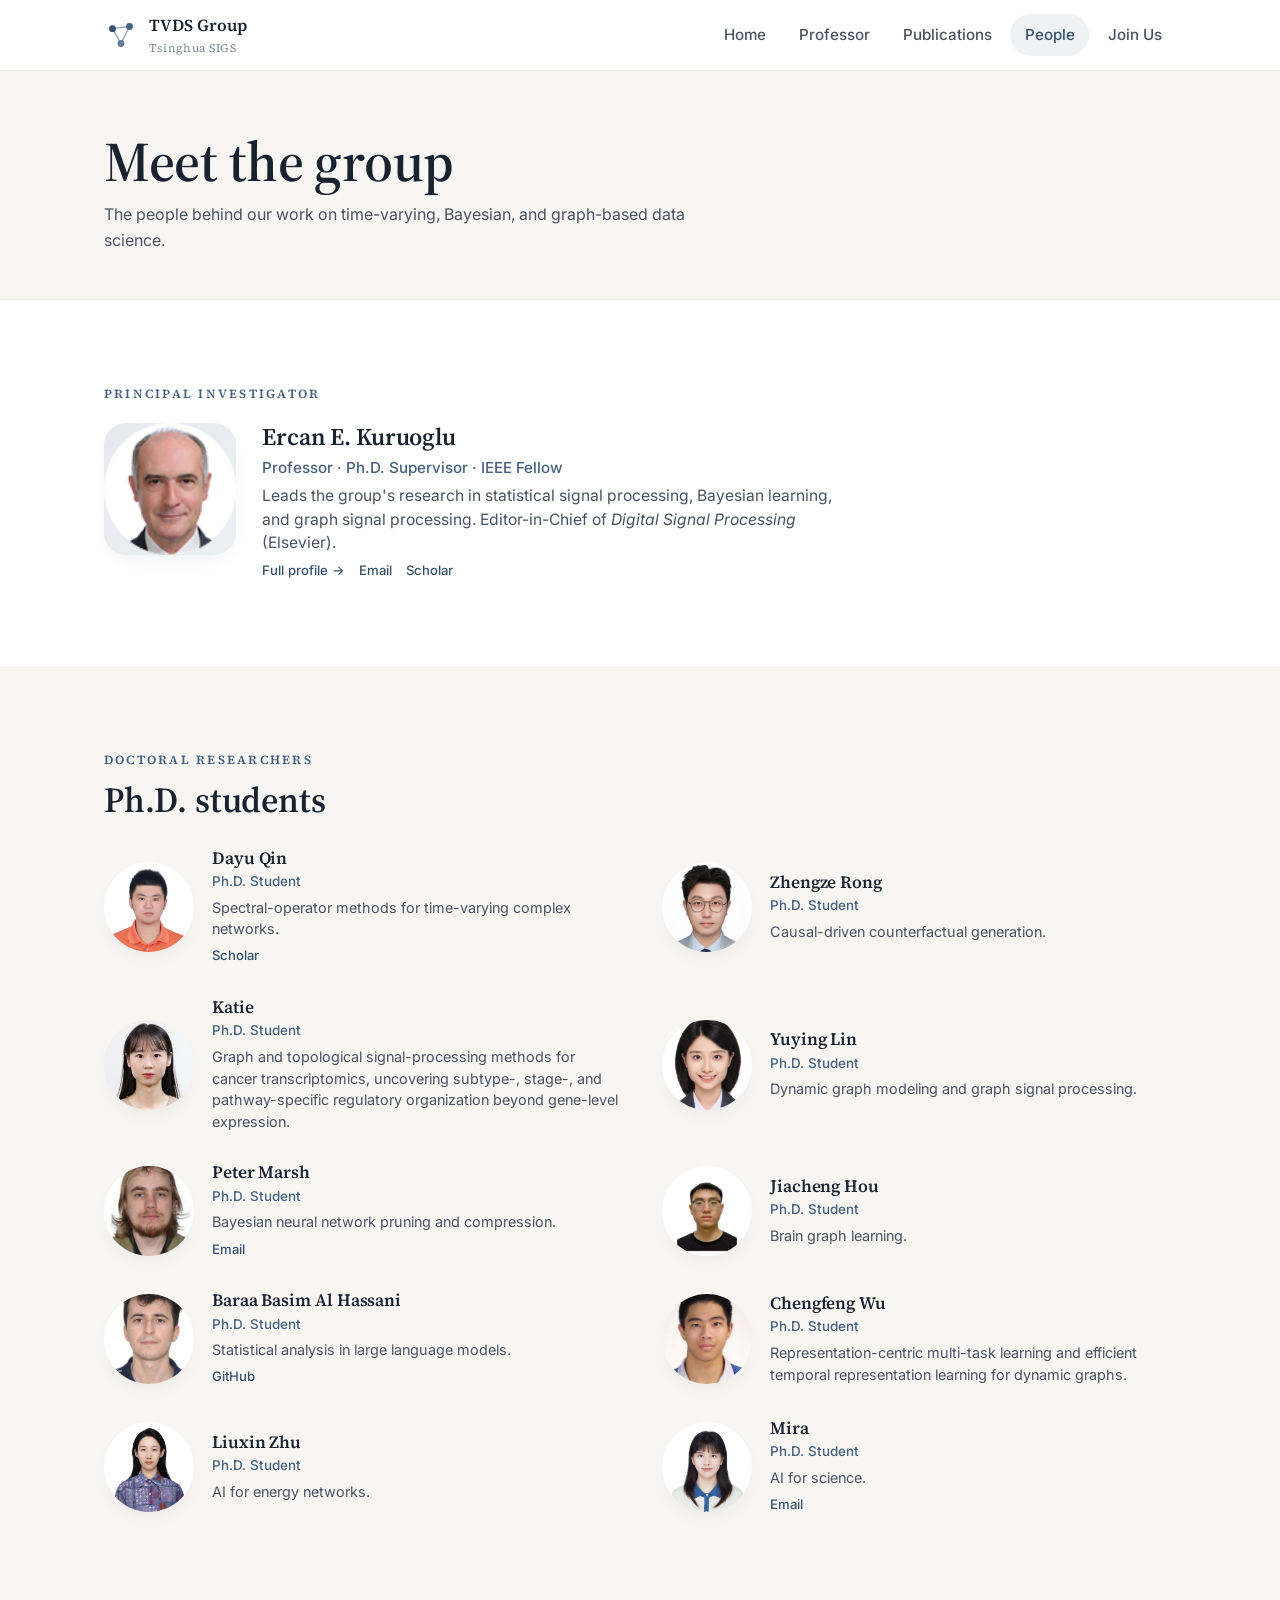
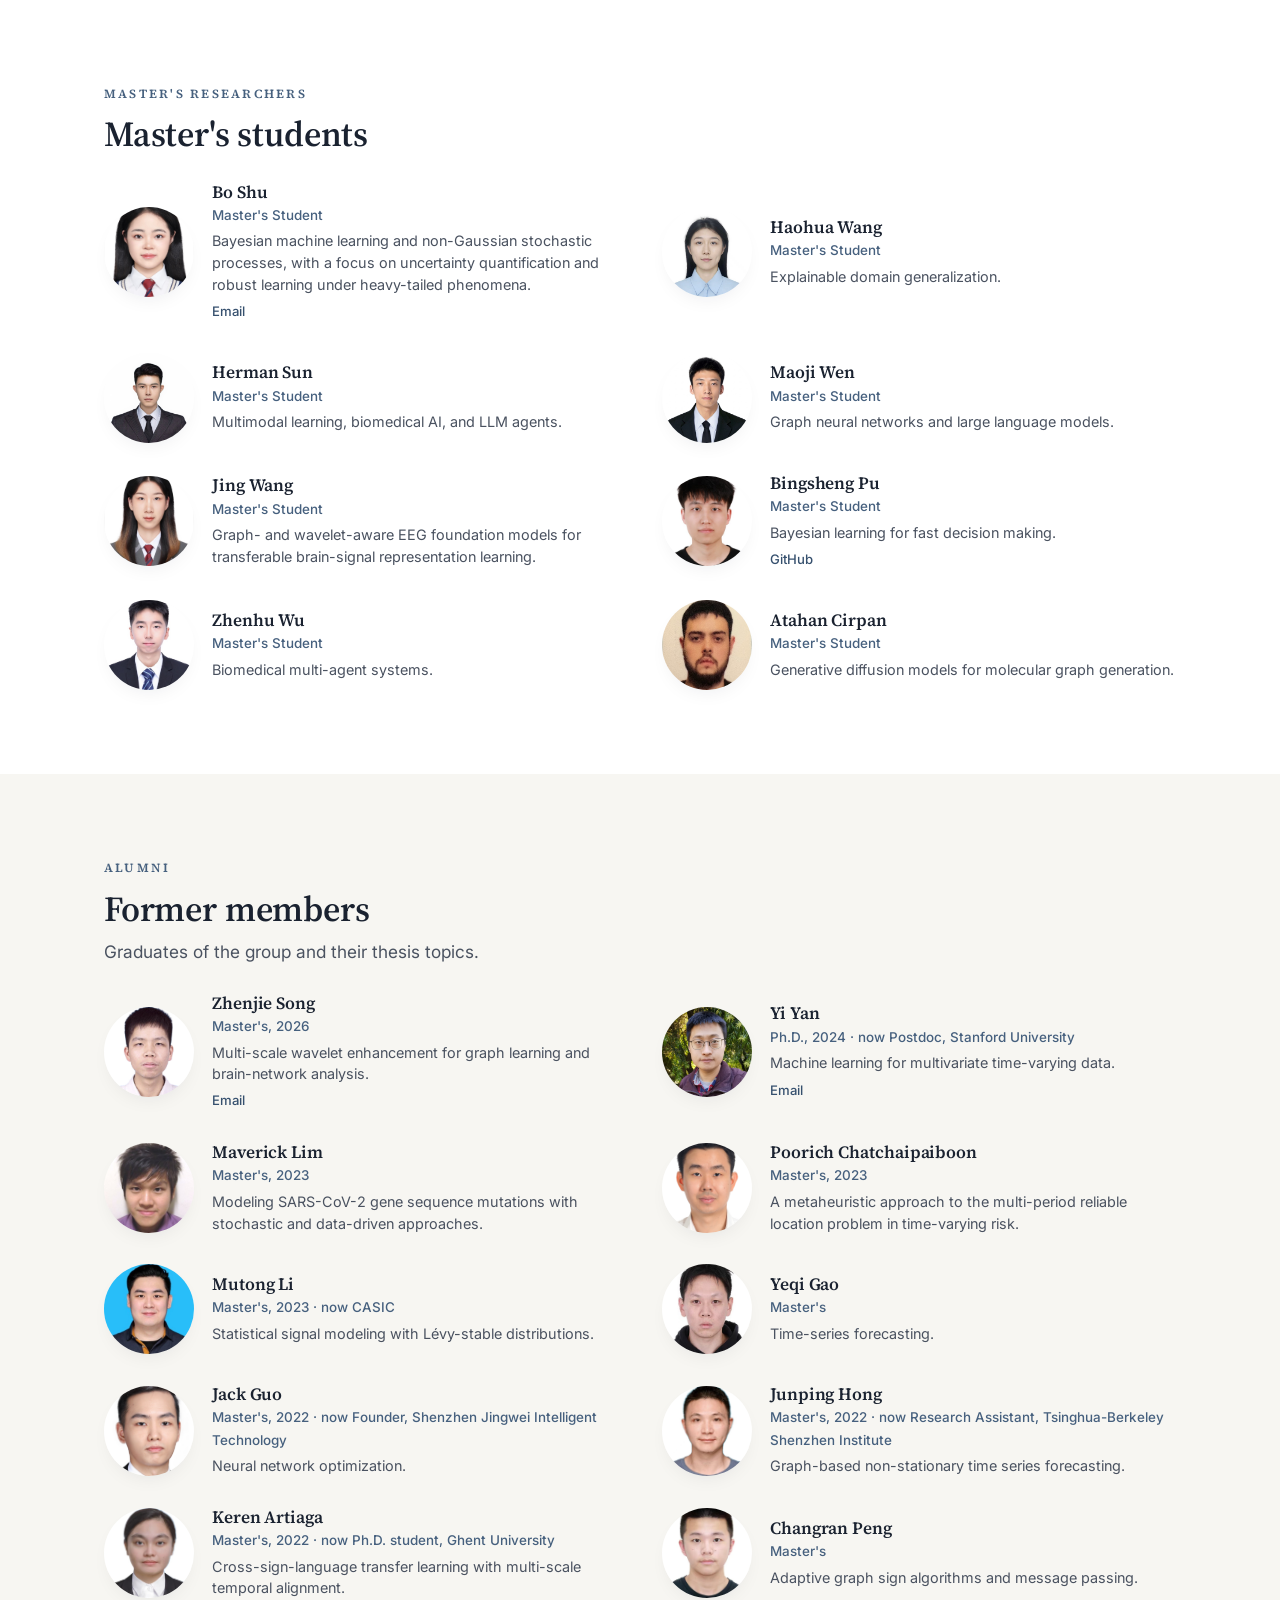
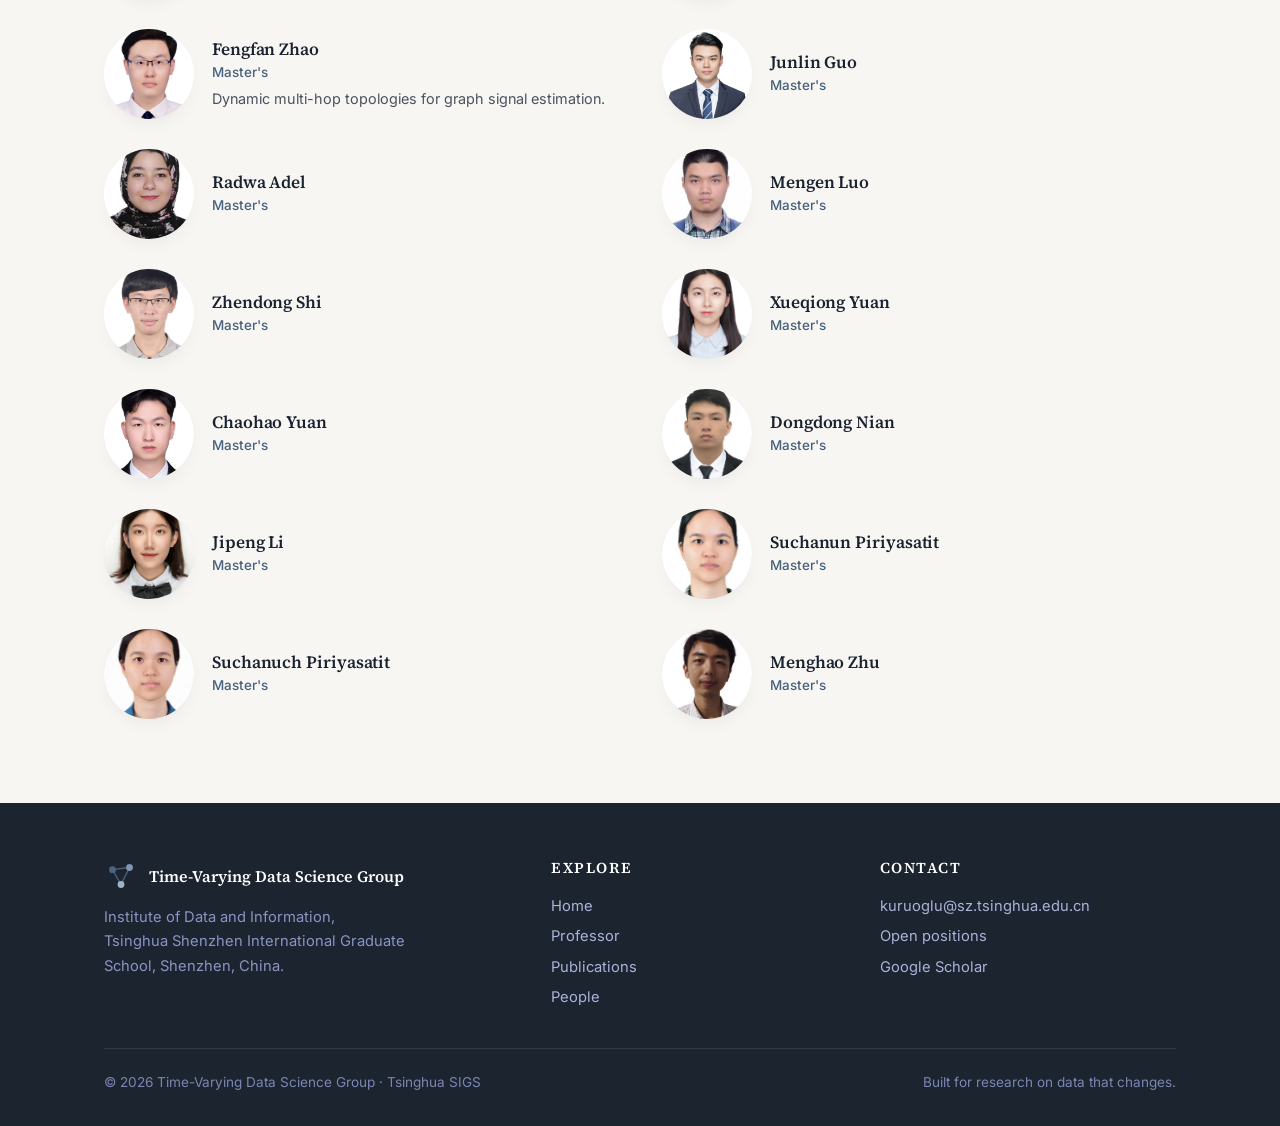
==== commit 06979cc7: "Update people from member survey; fix black-swan demo to real 3σ units - Rebuild People roster from " ====
--- a/people.html
+++ b/people.html
@@ -69,20 +69,104 @@
       <div class="people-grid">
 
         <div class="prow reveal">
-          <img class="prow__photo" src="assets/img/people/yi-yan.jpg" alt="Yi Yan" />
-          <div>
-            <h3 class="prow__name">Yi Yan</h3>
-            <p class="prow__role">Ph.D. Student</p>
-            <p class="prow__bio">Graph signal processing over time-varying networks; simplicial neural networks.</p>
-          </div>
-        </div>
-
-        <div class="prow reveal">
           <img class="prow__photo" src="assets/img/people/dayu-qin.jpg" alt="Dayu Qin" />
           <div>
             <h3 class="prow__name">Dayu Qin</h3>
             <p class="prow__role">Ph.D. Student</p>
-            <p class="prow__bio">LLM-based prediction of time-varying graph signals; graph-based portfolio management.</p>
+            <p class="prow__bio">Spectral-operator methods for time-varying complex networks.</p>
+            <div class="prow__links">
+              <a href="https://scholar.google.com/citations?user=XkECt4gAAAAJ&hl=zh-CN" target="_blank" rel="noopener">Scholar</a>
+            </div>
+          </div>
+        </div>
+
+        <div class="prow reveal">
+          <img class="prow__photo" src="assets/img/people/zhengze-rong.png" alt="Zhengze Rong" />
+          <div>
+            <h3 class="prow__name">Zhengze Rong</h3>
+            <p class="prow__role">Ph.D. Student</p>
+            <p class="prow__bio">Causal-driven counterfactual generation.</p>
+          </div>
+        </div>
+
+        <div class="prow reveal">
+          <img class="prow__photo" src="assets/img/people/katie.jpeg" alt="Katie" />
+          <div>
+            <h3 class="prow__name">Katie</h3>
+            <p class="prow__role">Ph.D. Student</p>
+            <p class="prow__bio">Graph and topological signal-processing methods for cancer transcriptomics, uncovering subtype-, stage-, and pathway-specific regulatory organization beyond gene-level expression.</p>
+          </div>
+        </div>
+
+        <div class="prow reveal">
+          <img class="prow__photo" src="assets/img/people/yuying-lin.jpg" alt="Yuying Lin" />
+          <div>
+            <h3 class="prow__name">Yuying Lin</h3>
+            <p class="prow__role">Ph.D. Student</p>
+            <p class="prow__bio">Dynamic graph modeling and graph signal processing.</p>
+          </div>
+        </div>
+
+        <div class="prow reveal">
+          <img class="prow__photo" src="assets/img/people/peter-marsh.jpg" alt="Peter Marsh" />
+          <div>
+            <h3 class="prow__name">Peter Marsh</h3>
+            <p class="prow__role">Ph.D. Student</p>
+            <p class="prow__bio">Bayesian neural network pruning and compression.</p>
+            <div class="prow__links">
+              <a href="mailto:mbd24@mails.tsinghua.edu.cn">Email</a>
+            </div>
+          </div>
+        </div>
+
+        <div class="prow reveal">
+          <img class="prow__photo" src="assets/img/people/jiacheng-hou.png" alt="Jiacheng Hou" />
+          <div>
+            <h3 class="prow__name">Jiacheng Hou</h3>
+            <p class="prow__role">Ph.D. Student</p>
+            <p class="prow__bio">Brain graph learning.</p>
+          </div>
+        </div>
+
+        <div class="prow reveal">
+          <img class="prow__photo" src="assets/img/people/baraa-al-hassani.jpg" alt="Baraa Basim Al Hassani" />
+          <div>
+            <h3 class="prow__name">Baraa Basim Al Hassani</h3>
+            <p class="prow__role">Ph.D. Student</p>
+            <p class="prow__bio">Statistical analysis in large language models.</p>
+            <div class="prow__links">
+              <a href="https://github.com/BaraaBasim" target="_blank" rel="noopener">GitHub</a>
+            </div>
+          </div>
+        </div>
+
+        <div class="prow reveal">
+          <img class="prow__photo" src="assets/img/people/chengfeng-wu.jpg" alt="Chengfeng Wu" />
+          <div>
+            <h3 class="prow__name">Chengfeng Wu</h3>
+            <p class="prow__role">Ph.D. Student</p>
+            <p class="prow__bio">Representation-centric multi-task learning and efficient temporal representation learning for dynamic graphs.</p>
+          </div>
+        </div>
+
+        <div class="prow reveal">
+          <img class="prow__photo" src="assets/img/people/liuxin-zhu.png" alt="Liuxin Zhu" />
+          <div>
+            <h3 class="prow__name">Liuxin Zhu</h3>
+            <p class="prow__role">Ph.D. Student</p>
+            <p class="prow__bio">AI for energy networks.</p>
+          </div>
+        </div>
+
+        <div class="prow reveal">
+          <img class="prow__photo" src="assets/img/people/mira.jpeg" alt="Mira" />
+          <div>
+            <h3 class="prow__name">Mira</h3>
+            <p class="prow__role">Ph.D. Student</p>
+            <p class="prow__bio">AI for science.</p>
+            <div class="prow__links">
+              <a href="mailto:lichaoyue006@gmail.com">Email</a>
+            </div>
           </div>
         </div>
 
@@ -99,124 +183,80 @@
       <div class="people-grid">
 
         <div class="prow reveal">
-          <img class="prow__photo" src="assets/img/people/changran-peng.jpg" alt="Changran Peng" />
-          <div>
-            <h3 class="prow__name">Changran Peng</h3>
-            <p class="prow__role">Master's Student</p>
-            <p class="prow__bio">Adaptive graph sign algorithms and message passing.</p>
-          </div>
-        </div>
-
-        <div class="prow reveal">
-          <img class="prow__photo" src="assets/img/people/fengfan-zhao.jpg" alt="Fengfan Zhao" />
-          <div>
-            <h3 class="prow__name">Fengfan Zhao</h3>
-            <p class="prow__role">Master's Student</p>
-            <p class="prow__bio">Dynamic multi-hop topologies for graph signal estimation.</p>
-          </div>
-        </div>
-
-        <div class="prow reveal">
-          <img class="prow__photo" src="assets/img/people/mutong-li.jpg" alt="Mutong Li" />
-          <div>
-            <h3 class="prow__name">Mutong Li</h3>
-            <p class="prow__role">Master's Student</p>
-          </div>
-        </div>
-
-        <div class="prow reveal">
-          <img class="prow__photo" src="assets/img/people/junlin-guo.jpg" alt="Junlin Guo" />
-          <div>
-            <h3 class="prow__name">Junlin Guo</h3>
-            <p class="prow__role">Master's Student</p>
-          </div>
-        </div>
-
-        <div class="prow reveal">
-          <img class="prow__photo" src="assets/img/people/radwa-adel.jpg" alt="Radwa Adel" />
-          <div>
-            <h3 class="prow__name">Radwa Adel</h3>
-            <p class="prow__role">Master's Student</p>
-          </div>
-        </div>
-
-        <div class="prow reveal">
-          <img class="prow__photo" src="assets/img/people/mengen-luo.jpg" alt="Mengen Luo" />
-          <div>
-            <h3 class="prow__name">Mengen Luo</h3>
-            <p class="prow__role">Master's Student</p>
-          </div>
-        </div>
-
-        <div class="prow reveal">
-          <img class="prow__photo" src="assets/img/people/zhendong-shi.jpg" alt="Zhendong Shi" />
-          <div>
-            <h3 class="prow__name">Zhendong Shi</h3>
-            <p class="prow__role">Master's Student</p>
-          </div>
-        </div>
-
-        <div class="prow reveal">
-          <img class="prow__photo" src="assets/img/people/peter-marsh.jpg" alt="Peter Marsh" />
-          <div>
-            <h3 class="prow__name">Peter Marsh</h3>
-            <p class="prow__role">Master's Student</p>
-          </div>
-        </div>
-
-        <div class="prow reveal">
-          <img class="prow__photo" src="assets/img/people/xueqiong-yuan.jpg" alt="Xueqiong Yuan" />
-          <div>
-            <h3 class="prow__name">Xueqiong Yuan</h3>
-            <p class="prow__role">Master's Student</p>
-          </div>
-        </div>
-
-        <div class="prow reveal">
-          <img class="prow__photo" src="assets/img/people/chaohao-yuan.jpg" alt="Chaohao Yuan" />
-          <div>
-            <h3 class="prow__name">Chaohao Yuan</h3>
-            <p class="prow__role">Master's Student</p>
-          </div>
-        </div>
-
-        <div class="prow reveal">
-          <img class="prow__photo" src="assets/img/people/dongdong-nian.jpg" alt="Dongdong Nian" />
-          <div>
-            <h3 class="prow__name">Dongdong Nian</h3>
-            <p class="prow__role">Master's Student</p>
-          </div>
-        </div>
-
-        <div class="prow reveal">
-          <img class="prow__photo" src="assets/img/people/jipeng-li.jpg" alt="Jipeng Li" />
-          <div>
-            <h3 class="prow__name">Jipeng Li</h3>
-            <p class="prow__role">Master's Student</p>
-          </div>
-        </div>
-
-        <div class="prow reveal">
-          <img class="prow__photo" src="assets/img/people/suchanun-piriyasatit.jpg" alt="Suchanun Piriyasatit" />
-          <div>
-            <h3 class="prow__name">Suchanun Piriyasatit</h3>
-            <p class="prow__role">Master's Student</p>
-          </div>
-        </div>
-
-        <div class="prow reveal">
-          <img class="prow__photo" src="assets/img/people/suchanuch-piriyasatit.jpg" alt="Suchanuch Piriyasatit" />
-          <div>
-            <h3 class="prow__name">Suchanuch Piriyasatit</h3>
-            <p class="prow__role">Master's Student</p>
-          </div>
-        </div>
-
-        <div class="prow reveal">
-          <img class="prow__photo" src="assets/img/people/menghao-zhu.jpg" alt="Menghao Zhu" />
-          <div>
-            <h3 class="prow__name">Menghao Zhu</h3>
-            <p class="prow__role">Master's Student</p>
+          <img class="prow__photo" src="assets/img/people/bo-shu.jpeg" alt="Bo Shu" />
+          <div>
+            <h3 class="prow__name">Bo Shu</h3>
+            <p class="prow__role">Master's Student</p>
+            <p class="prow__bio">Bayesian machine learning and non-Gaussian stochastic processes, with a focus on uncertainty quantification and robust learning under heavy-tailed phenomena.</p>
+            <div class="prow__links">
+              <a href="mailto:shub24@mails.tsinghua.edu.cn">Email</a>
+            </div>
+          </div>
+        </div>
+
+        <div class="prow reveal">
+          <img class="prow__photo" src="assets/img/people/haohua-wang.png" alt="Haohua Wang" />
+          <div>
+            <h3 class="prow__name">Haohua Wang</h3>
+            <p class="prow__role">Master's Student</p>
+            <p class="prow__bio">Explainable domain generalization.</p>
+          </div>
+        </div>
+
+        <div class="prow reveal">
+          <img class="prow__photo" src="assets/img/people/herman-sun.jpeg" alt="Herman Sun" />
+          <div>
+            <h3 class="prow__name">Herman Sun</h3>
+            <p class="prow__role">Master's Student</p>
+            <p class="prow__bio">Multimodal learning, biomedical AI, and LLM agents.</p>
+          </div>
+        </div>
+
+        <div class="prow reveal">
+          <img class="prow__photo" src="assets/img/people/maoji-wen.jpeg" alt="Maoji Wen" />
+          <div>
+            <h3 class="prow__name">Maoji Wen</h3>
+            <p class="prow__role">Master's Student</p>
+            <p class="prow__bio">Graph neural networks and large language models.</p>
+          </div>
+        </div>
+
+        <div class="prow reveal">
+          <img class="prow__photo" src="assets/img/people/jing-wang.jpg" alt="Jing Wang" />
+          <div>
+            <h3 class="prow__name">Jing Wang</h3>
+            <p class="prow__role">Master's Student</p>
+            <p class="prow__bio">Graph- and wavelet-aware EEG foundation models for transferable brain-signal representation learning.</p>
+          </div>
+        </div>
+
+        <div class="prow reveal">
+          <img class="prow__photo" src="assets/img/people/bingsheng-pu.png" alt="Bingsheng Pu" />
+          <div>
+            <h3 class="prow__name">Bingsheng Pu</h3>
+            <p class="prow__role">Master's Student</p>
+            <p class="prow__bio">Bayesian learning for fast decision making.</p>
+            <div class="prow__links">
+              <a href="https://github.com/pps-coder" target="_blank" rel="noopener">GitHub</a>
+            </div>
+          </div>
+        </div>
+
+        <div class="prow reveal">
+          <img class="prow__photo" src="assets/img/people/zhenhu-wu.jpg" alt="Zhenhu Wu" />
+          <div>
+            <h3 class="prow__name">Zhenhu Wu</h3>
+            <p class="prow__role">Master's Student</p>
+            <p class="prow__bio">Biomedical multi-agent systems.</p>
+          </div>
+        </div>
+
+        <div class="prow reveal">
+          <img class="prow__photo" src="assets/img/people/atahan-cirpan.jpeg" alt="Atahan Cirpan" />
+          <div>
+            <h3 class="prow__name">Atahan Cirpan</h3>
+            <p class="prow__role">Master's Student</p>
+            <p class="prow__bio">Generative diffusion models for molecular graph generation.</p>
           </div>
         </div>
 
@@ -245,6 +285,30 @@
       <div class="people-grid">
 
         <div class="prow reveal">
+          <img class="prow__photo" src="assets/img/people/zhenjie-song.jpg" alt="Zhenjie Song" />
+          <div>
+            <h3 class="prow__name">Zhenjie Song</h3>
+            <p class="prow__role">Master's, 2026</p>
+            <p class="prow__bio">Multi-scale wavelet enhancement for graph learning and brain-network analysis.</p>
+            <div class="prow__links">
+              <a href="mailto:songzj23@mails.tsinghua.edu.cn">Email</a>
+            </div>
+          </div>
+        </div>
+
+        <div class="prow reveal">
+          <img class="prow__photo" src="assets/img/people/yi-yan.png" alt="Yi Yan" />
+          <div>
+            <h3 class="prow__name">Yi Yan</h3>
+            <p class="prow__role">Ph.D., 2024 · now Postdoc, Stanford University</p>
+            <p class="prow__bio">Machine learning for multivariate time-varying data.</p>
+            <div class="prow__links">
+              <a href="mailto:yiyiyiyan@outlook.com">Email</a>
+            </div>
+          </div>
+        </div>
+
+        <div class="prow reveal">
           <img class="prow__photo" src="assets/img/people/maverick-lim.jpg" alt="Maverick Lim" />
           <div>
             <h3 class="prow__name">Maverick Lim</h3>
@@ -263,6 +327,24 @@
         </div>
 
         <div class="prow reveal">
+          <img class="prow__photo" src="assets/img/people/mutong-li.png" alt="Mutong Li" />
+          <div>
+            <h3 class="prow__name">Mutong Li</h3>
+            <p class="prow__role">Master's, 2023 · now CASIC</p>
+            <p class="prow__bio">Statistical signal modeling with Lévy-stable distributions.</p>
+          </div>
+        </div>
+
+        <div class="prow reveal">
+          <img class="prow__photo" src="assets/img/people/yeqi-gao.jpeg" alt="Yeqi Gao" />
+          <div>
+            <h3 class="prow__name">Yeqi Gao</h3>
+            <p class="prow__role">Master's</p>
+            <p class="prow__bio">Time-series forecasting.</p>
+          </div>
+        </div>
+
+        <div class="prow reveal">
           <img class="prow__photo" src="assets/img/people/jack-guo.jpg" alt="Jack Guo" />
           <div>
             <h3 class="prow__name">Jack Guo</h3>
@@ -286,6 +368,112 @@
             <h3 class="prow__name">Keren Artiaga</h3>
             <p class="prow__role">Master's, 2022 · now Ph.D. student, Ghent University</p>
             <p class="prow__bio">Cross-sign-language transfer learning with multi-scale temporal alignment.</p>
+          </div>
+        </div>
+
+        <div class="prow reveal">
+          <img class="prow__photo" src="assets/img/people/changran-peng.jpg" alt="Changran Peng" />
+          <div>
+            <h3 class="prow__name">Changran Peng</h3>
+            <p class="prow__role">Master's</p>
+            <p class="prow__bio">Adaptive graph sign algorithms and message passing.</p>
+          </div>
+        </div>
+
+        <div class="prow reveal">
+          <img class="prow__photo" src="assets/img/people/fengfan-zhao.jpg" alt="Fengfan Zhao" />
+          <div>
+            <h3 class="prow__name">Fengfan Zhao</h3>
+            <p class="prow__role">Master's</p>
+            <p class="prow__bio">Dynamic multi-hop topologies for graph signal estimation.</p>
+          </div>
+        </div>
+
+        <div class="prow reveal">
+          <img class="prow__photo" src="assets/img/people/junlin-guo.jpg" alt="Junlin Guo" />
+          <div>
+            <h3 class="prow__name">Junlin Guo</h3>
+            <p class="prow__role">Master's</p>
+          </div>
+        </div>
+
+        <div class="prow reveal">
+          <img class="prow__photo" src="assets/img/people/radwa-adel.jpg" alt="Radwa Adel" />
+          <div>
+            <h3 class="prow__name">Radwa Adel</h3>
+            <p class="prow__role">Master's</p>
+          </div>
+        </div>
+
+        <div class="prow reveal">
+          <img class="prow__photo" src="assets/img/people/mengen-luo.jpg" alt="Mengen Luo" />
+          <div>
+            <h3 class="prow__name">Mengen Luo</h3>
+            <p class="prow__role">Master's</p>
+          </div>
+        </div>
+
+        <div class="prow reveal">
+          <img class="prow__photo" src="assets/img/people/zhendong-shi.jpg" alt="Zhendong Shi" />
+          <div>
+            <h3 class="prow__name">Zhendong Shi</h3>
+            <p class="prow__role">Master's</p>
+          </div>
+        </div>
+
+        <div class="prow reveal">
+          <img class="prow__photo" src="assets/img/people/xueqiong-yuan.jpg" alt="Xueqiong Yuan" />
+          <div>
+            <h3 class="prow__name">Xueqiong Yuan</h3>
+            <p class="prow__role">Master's</p>
+          </div>
+        </div>
+
+        <div class="prow reveal">
+          <img class="prow__photo" src="assets/img/people/chaohao-yuan.jpg" alt="Chaohao Yuan" />
+          <div>
+            <h3 class="prow__name">Chaohao Yuan</h3>
+            <p class="prow__role">Master's</p>
+          </div>
+        </div>
+
+        <div class="prow reveal">
+          <img class="prow__photo" src="assets/img/people/dongdong-nian.jpg" alt="Dongdong Nian" />
+          <div>
+            <h3 class="prow__name">Dongdong Nian</h3>
+            <p class="prow__role">Master's</p>
+          </div>
+        </div>
+
+        <div class="prow reveal">
+          <img class="prow__photo" src="assets/img/people/jipeng-li.jpg" alt="Jipeng Li" />
+          <div>
+            <h3 class="prow__name">Jipeng Li</h3>
+            <p class="prow__role">Master's</p>
+          </div>
+        </div>
+
+        <div class="prow reveal">
+          <img class="prow__photo" src="assets/img/people/suchanun-piriyasatit.jpg" alt="Suchanun Piriyasatit" />
+          <div>
+            <h3 class="prow__name">Suchanun Piriyasatit</h3>
+            <p class="prow__role">Master's</p>
+          </div>
+        </div>
+
+        <div class="prow reveal">
+          <img class="prow__photo" src="assets/img/people/suchanuch-piriyasatit.jpg" alt="Suchanuch Piriyasatit" />
+          <div>
+            <h3 class="prow__name">Suchanuch Piriyasatit</h3>
+            <p class="prow__role">Master's</p>
+          </div>
+        </div>
+
+        <div class="prow reveal">
+          <img class="prow__photo" src="assets/img/people/menghao-zhu.jpg" alt="Menghao Zhu" />
+          <div>
+            <h3 class="prow__name">Menghao Zhu</h3>
+            <p class="prow__role">Master's</p>
           </div>
         </div>
 
--- a/assets/css/style.css
+++ b/assets/css/style.css
@@ -258,7 +258,10 @@
 
 /* ---------- Professor profile ---------- */
 .profile { display: grid; grid-template-columns: 300px 1fr; gap: 48px; align-items: start; }
-@media (max-width: 820px) { .profile { grid-template-columns: 1fr; } }
+@media (max-width: 820px) {
+  .profile { grid-template-columns: 1fr; }
+  .profile .profile__card { position: static; top: auto; }
+}
 .profile__card {
   background: #fff; border: 1px solid var(--line); border-radius: var(--radius);
   padding: 28px; text-align: center; box-shadow: var(--shadow); position: sticky; top: 90px;
@@ -309,11 +312,138 @@
 .pagehead p { color: var(--ink-soft); max-width: 62ch; margin: 0; }
 .pagehead a { color: var(--accent); }
 
+/* ---------- Research graph ---------- */
+.research-graph {
+  position: relative;
+  max-width: 960px;
+  margin: 0 auto;
+  aspect-ratio: 16 / 11;
+}
+.research-graph__edges {
+  position: absolute; inset: 0; width: 100%; height: 100%;
+}
+.research-graph__edges line {
+  stroke: #c4ccd6; stroke-width: 1px; opacity: .8;
+  transition: opacity .25s ease, stroke .25s ease;
+}
+.rg-node {
+  position: absolute; transform: translate(-50%, -50%);
+  font-family: var(--font-body); text-align: center; white-space: nowrap;
+  line-height: 1.2; transition: opacity .25s ease;
+}
+/* the inner pill carries the visuals + float animation, so the outer
+   centering transform never fights the keyframes */
+.rg-node__pill {
+  display: inline-flex; align-items: center; justify-content: center; gap: .4em;
+  border-radius: 999px;
+  transition: background .18s ease, color .18s ease, border-color .18s ease, box-shadow .18s ease;
+}
+.rg-node__pill svg { flex: none; }
+.rg-node--main .rg-node__pill,
+.rg-node--sub .rg-node__pill {
+  animation: rg-float 7s ease-in-out infinite;
+}
+@keyframes rg-float {
+  0%, 100% { transform: translateY(2.5px); }
+  50%      { transform: translateY(-2.5px); }
+}
+.rg-node--hub .rg-node__pill {
+  background: var(--accent-grad); color: #fff;
+  font-family: var(--font-head); font-weight: 600; font-size: 1.05rem;
+  width: 96px; height: 96px; border-radius: 50%;
+  box-shadow: var(--shadow);
+}
+.rg-node--main .rg-node__pill {
+  background: var(--accent); color: #fff; font-weight: 600; font-size: .92rem;
+  padding: .55rem 1rem; box-shadow: var(--shadow); max-width: 200px; white-space: normal;
+}
+.rg-node--main:hover .rg-node__pill { background: var(--accent-dark); box-shadow: var(--shadow-lg); }
+.rg-node--sub .rg-node__pill {
+  background: #fff; color: var(--ink-soft); border: 1px solid var(--line);
+  font-size: .8rem; font-weight: 500; padding: .35rem .75rem; box-shadow: var(--shadow);
+}
+.rg-node--sub:hover .rg-node__pill { border-color: var(--accent); color: var(--accent); box-shadow: var(--shadow-lg); }
+.rg-node:focus-visible { outline: 2px solid var(--accent); outline-offset: 3px; }
+
+/* hover/focus highlighting: dim everything except the active direction */
+.research-graph.is-focus .rg-node:not(.is-hot):not(.rg-node--hub) { opacity: .25; }
+.research-graph.is-focus .research-graph__edges line:not(.is-hot) { opacity: .15; }
+.research-graph.is-focus .research-graph__edges line.is-hot { stroke: var(--accent); opacity: 1; stroke-width: 1.6px; }
+
+/* ---------- Research list (mobile fallback) ---------- */
+.research-list { display: none; }
+.rl-group { padding: 16px 0; border-bottom: 1px solid var(--line); }
+.rl-group:last-child { border-bottom: 0; }
+.rl-main {
+  display: inline-block; font-family: var(--font-head); font-weight: 600; font-size: 1.05rem;
+  color: var(--ink); border-bottom: 2px solid var(--accent); padding-bottom: 2px;
+}
+.rl-main:hover { color: var(--accent); }
+.rl-subs { display: flex; flex-wrap: wrap; gap: 8px; margin-top: 12px; }
+.rl-sub {
+  font-size: .82rem; font-weight: 500; color: var(--ink-soft);
+  padding: .3rem .75rem; border-radius: 999px; background: var(--bg-soft); border: 1px solid var(--line);
+}
+.rl-sub:hover { border-color: var(--accent); color: var(--accent); }
+
+@media (max-width: 720px) {
+  .research-graph { display: none; }
+  .research-list { display: block; }
+}
+
+/* ---------- Publications filter banner ---------- */
+.pubfilter {
+  display: flex; align-items: center; justify-content: space-between; gap: 14px; flex-wrap: wrap;
+  background: var(--accent-soft); border: 1px solid var(--line); border-radius: var(--radius-sm);
+  padding: 12px 18px; margin-bottom: 24px;
+}
+.pubfilter__label { color: var(--ink-soft); font-size: .95rem; }
+.pubfilter__label strong { color: var(--ink); }
+.pubfilter__clear { font-size: .9rem; font-weight: 600; color: var(--accent); white-space: nowrap; }
+.pubfilter__clear:hover { color: var(--accent-dark); }
+.pubfilter__empty { color: var(--muted); font-size: .98rem; padding: 8px 0 0; }
+/* hidden wins over .pub { display:flex } and .year-head { display:flex } */
+.pub[hidden], .year-head[hidden] { display: none; }
+
+/* ---------- Black-swan / heavy-tail demo ---------- */
+.swan-demo { display: grid; grid-template-columns: 1fr 1.15fr; gap: 48px; align-items: center; }
+.swan-demo__card {
+  background: #fff; border: 1px solid var(--line); border-radius: var(--radius);
+  box-shadow: var(--shadow); padding: 22px 22px 16px;
+}
+.swan-demo__head {
+  display: flex; justify-content: space-between; align-items: baseline;
+  gap: 12px; flex-wrap: wrap; margin-bottom: 8px;
+}
+.swan-demo__head label { font-weight: 600; font-size: .95rem; color: var(--ink); }
+.swan-demo__head label span { color: var(--accent); font-variant-numeric: tabular-nums; }
+.swan-demo__card input[type="range"] { width: 100%; accent-color: var(--accent); margin: 0; }
+.swan-demo__scale {
+  display: flex; justify-content: space-between;
+  font-size: .78rem; color: var(--muted); margin: 4px 0 14px;
+}
+#swanCanvas {
+  width: 100%; height: 280px; display: block;
+  background: var(--bg-soft); border: 1px solid var(--line); border-radius: var(--radius-sm);
+}
+.swan-demo__foot {
+  display: flex; align-items: center; gap: 10px; flex-wrap: wrap;
+  padding-top: 12px; font-size: .9rem; color: var(--ink-soft);
+}
+.swan-demo__foot strong { color: var(--ink); font-variant-numeric: tabular-nums; }
+.swan-icon { display: inline-flex; color: var(--ink); }
+.swan-demo__hint { color: var(--muted); font-size: .8rem; margin-left: auto; }
+@media (max-width: 880px) {
+  .swan-demo { grid-template-columns: 1fr; gap: 28px; }
+  #swanCanvas { height: 220px; }
+}
+
 /* reveal on scroll */
 .reveal { opacity: 0; transform: translateY(18px); transition: opacity .6s ease, transform .6s ease; }
 .reveal.in { opacity: 1; transform: none; }
 
 @media (prefers-reduced-motion: reduce) {
   .reveal { opacity: 1; transform: none; transition: none; }
+  .rg-node__pill { animation: none !important; }
   html { scroll-behavior: auto; }
 }
